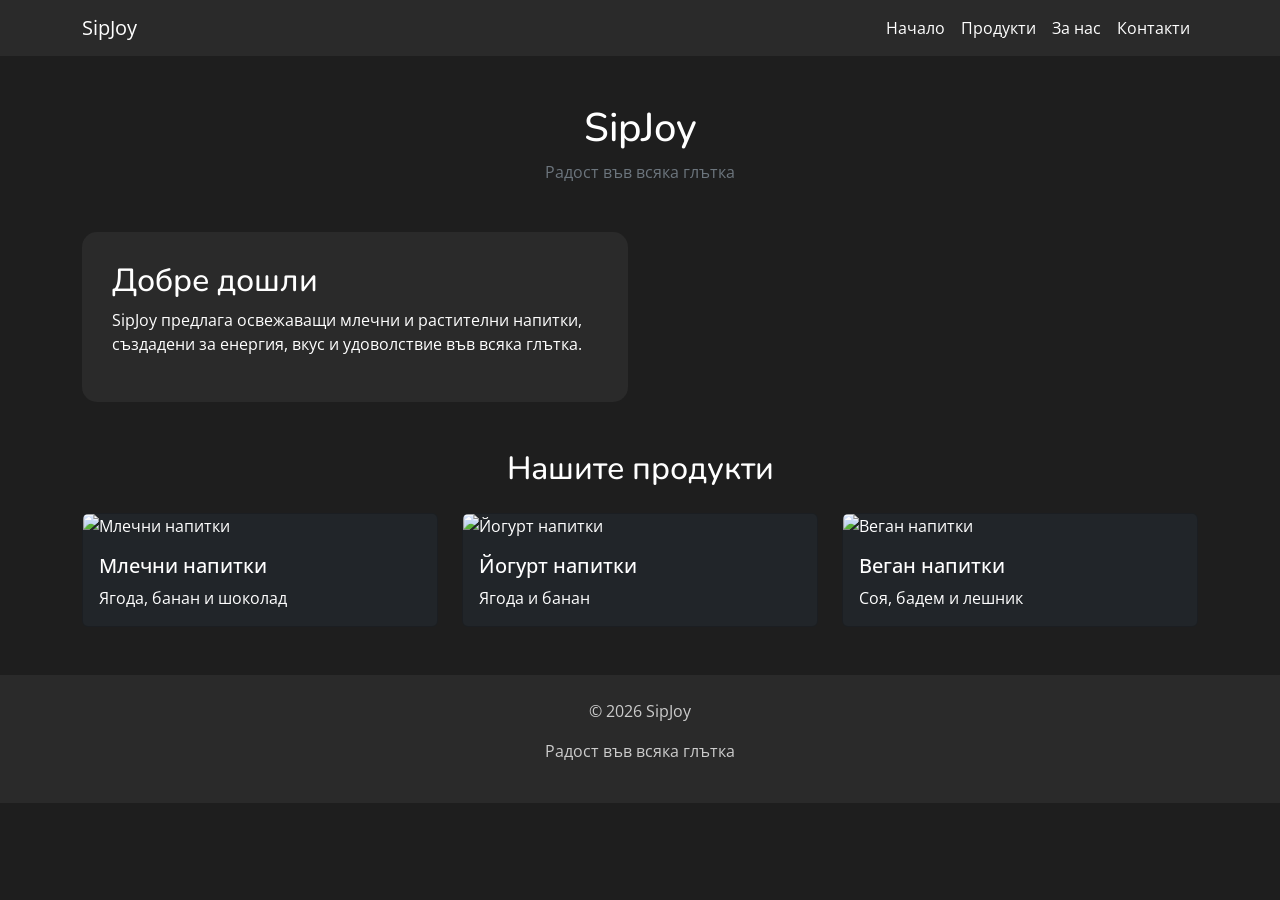
==== index.html @ cd07a6b1 "Remove Bootstrap test & add new link to the product page I removed the Bootstrap test and added a ne" ====
<!DOCTYPE html>
<html lang="bg">

    <head>
        <meta charset="UTF-8">
        <meta name="viewport" content="width=device-width, initial-scale=1.0">
        <link rel="stylesheet" href="https://cdn.jsdelivr.net/npm/bootstrap@5.3.3/dist/css/bootstrap.min.css">
        <link rel="stylesheet" href="https://fonts.googleapis.com/css2?family=Nunito:wght@600;700&family=Open+Sans&subset=cyrillic&display=swap">
        <link rel="stylesheet" href="https://cdn.jsdelivr.net/npm/bootstrap-icons/font/bootstrap-icons.css">
        <link rel="stylesheet" href="assets/css/reset.css">
        <link rel="stylesheet" href="assets/css/styles.css">
        <title>SipJoy | Начало</title>
    </head>

    <body>

        <nav class="navbar navbar-expand-lg">
            <div class="container">
                <a class="navbar-brand text-white" href="#">SipJoy</a>

                <button class="navbar-toggler bg-light" type="button" data-bs-toggle="collapse" data-bs-target="#nav">
                    <i class="bi bi-list text-white fs-3"></i>
                </button>

                <div class="collapse navbar-collapse" id="nav">
                    <ul class="navbar-nav ms-auto">
                        <li class="nav-item"><a href="index.html" class="nav-link">Начало</a></li>
                        <li class="nav-item"><a href="pages/products.html" class="nav-link">Продукти</a></li>
                        <li class="nav-item"><a href="pages/about.html" class="nav-link">За нас</a></li>
                        <li class="nav-item"><a href="pages/contact.html" class="nav-link">Контакти</a></li>
                    </ul>
                </div>
            </div>
        </nav>

        <section class="container text-center my-5">
            <h1>SipJoy</h1>
            <p class="text-secondary">Радост във всяка глътка</p>
        </section>

        <section class="container">
            <div class="row g-4">

                <div class="col-md-6">
                    <div class="section-box">
                        <h2>Добре дошли</h2>
                        <p>
                            SipJoy предлага освежаващи млечни и растителни напитки,
                            създадени за енергия, вкус и удоволствие във всяка глътка.
                        </p>
                    </div>
                </div>

            </div>
        </section>

        <section class="container mt-5">
            <h2 class="text-center mb-4">Нашите продукти</h2>

            <div class="row g-4">

                <div class="col-md-4">
                    <div class="card bg-dark text-white h-100">
                        <img src="" alt="Млечни напитки" class="card-img-top">
                        <div class="card-body">
                            <h5 class="card-title">Млечни напитки</h5>
                            <p class="card-text">Ягода, банан и шоколад</p>
                        </div>
                    </div>
                </div>

                <div class="col-md-4">
                    <div class="card bg-dark text-white h-100">
                        <img src="" alt="Йогурт напитки" class="card-img-top">
                        <div class="card-body">
                            <h5 class="card-title">Йогурт напитки</h5>
                            <p class="card-text">Ягода и банан</p>
                        </div>
                    </div>
                </div>

                <div class="col-md-4">
                    <div class="card bg-dark text-white h-100">
                        <img src="" alt="Веган напитки" class="card-img-top">
                        <div class="card-body">
                            <h5 class="card-title">Веган напитки</h5>
                            <p class="card-text">Соя, бадем и лешник</p>
                        </div>
                    </div>
                </div>

            </div>
        </section>

        <footer class="text-center mt-5 p-4">
            <p>&copy; 2026 SipJoy</p>
            <p>Радост във всяка глътка</p>
        </footer>

        <script src="https://cdn.jsdelivr.net/npm/bootstrap@5.3.3/dist/js/bootstrap.bundle.min.js"></script>

    </body>

</html>
---- assets/css/styles.css ----
/* === BRAND COLOR === */
:root {
    --bg-main: #1e1e1e;
    --bg-secondary: #2a2a2a;

    --pink: #ffb3c1;
    --yellow: #ffe8a3;
    --brown: #ae8b69;
    --green: #beebc1;

    --text-main: #ffffff;
    --text-secondary: #cccccc;
}

/* === GLOBAL === */
body {
    background-color: var(--bg-main);
    color: var(--text-main);
    font-family: 'Open Sans', sans-serif;
}

/* HEADINGS */
h1, h2, h3 {
    font-family: 'Nunito', sans-serif;
}

/* NAVBAR */
.navbar {
    background-color: var(--bg-secondary);
}

.nav-link {
    color: var(--text-main) !important;
}

.nav-link:hover {
    color: var(--pink) !important;
}

/* SECTIONS */
.section-box {
    background-color: var(--bg-secondary);
    padding: 30px;
    border-radius: 15px;
}

/* PRODUCT COLORS */
.pink { background-color: var(--pink); color: black; }
.yellow { background-color: var(--yellow); color: black; }
.brown { background-color: var(--brown); color: black; }
.green { background-color: var(--green); color: black; }

/* BUTTON */
.btn-custom {
    background-color: var(--pink);
    border: none;
    color: black;
}

.btn-custom:hover {
    background-color: var(--yellow);
}

/* FOOTER */

footer {
    background-color: var(--bg-secondary);
    color: var(--text-secondary);
}
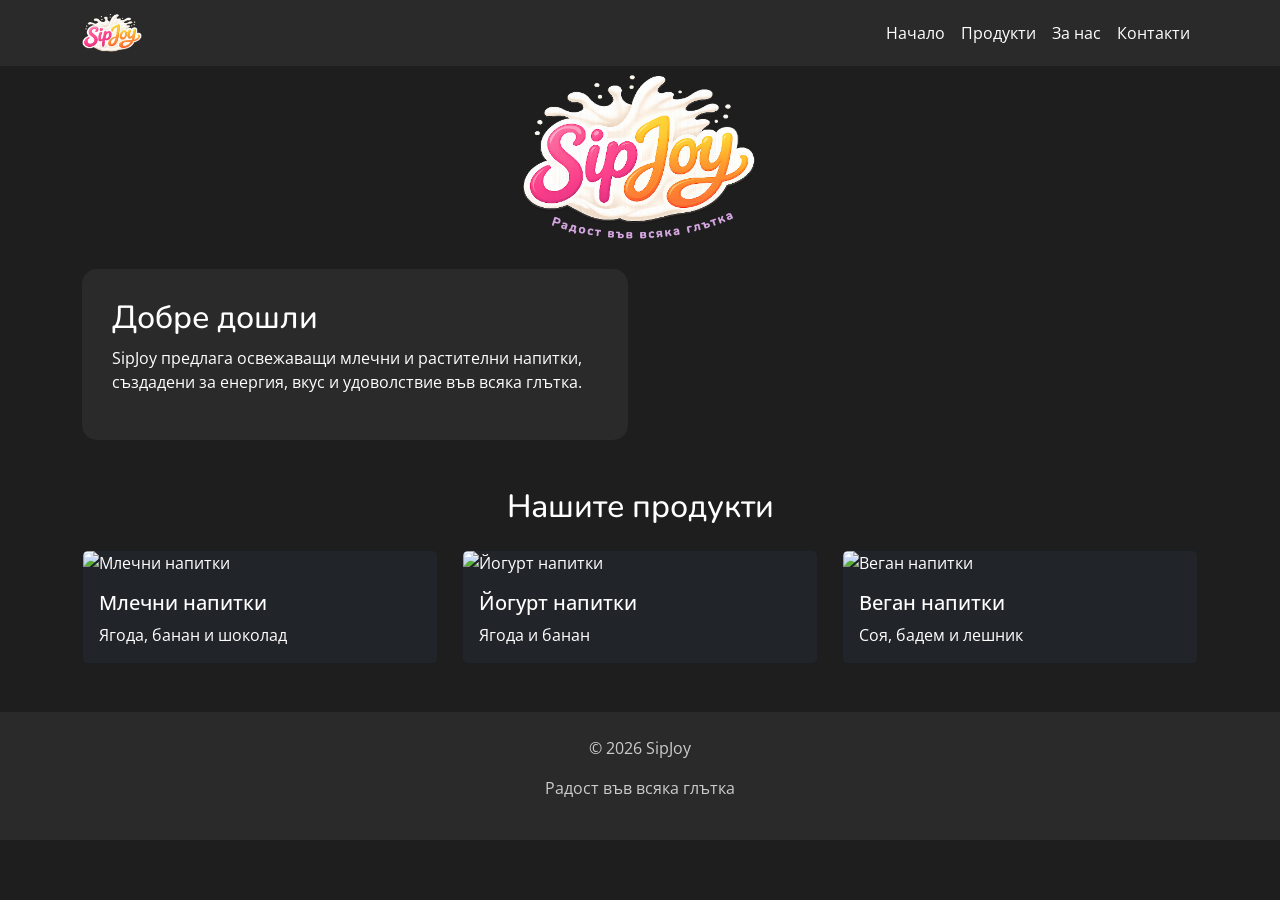
==== commit 730c4920: "Adding a logo, changing the hero part Placing the logo without a slogan in the navigation bar, and i" ====
--- a/index.html
+++ b/index.html
@@ -16,10 +16,12 @@
 
         <nav class="navbar navbar-expand-lg">
             <div class="container">
-                <a class="navbar-brand text-white" href="#">SipJoy</a>
+                <a class="navbar-brand" href="index.html">
+                    <img src="assets/media/img/logo.png" alt="SipJoy">
+                </a>
 
                 <button class="navbar-toggler bg-light" type="button" data-bs-toggle="collapse" data-bs-target="#nav">
-                    <i class="bi bi-list text-white fs-3"></i>
+                    <i class="bi bi-list text-dark"></i>
                 </button>
 
                 <div class="collapse navbar-collapse" id="nav">
@@ -33,9 +35,10 @@
             </div>
         </nav>
 
-        <section class="container text-center my-5">
-            <h1>SipJoy</h1>
-            <p class="text-secondary">Радост във всяка глътка</p>
+        <section class="hero text-center d-flex align-items-center justify-content-center">
+            <div>
+                <img src="assets/media/img/logo-full.PNG" alt="SipJoy" class="mb-3" style="max-width: 250px;">
+            </div>
         </section>
 
         <section class="container">
--- a/assets/css/styles.css
+++ b/assets/css/styles.css
@@ -37,6 +37,16 @@
     color: var(--pink) !important;
 }
 
+.navbar-brand img {
+    height: 40px;
+    width: auto;
+    transition: 0.3s;
+}
+
+.navbar-brand img:hover {
+    transform: scale(1.05);
+}
+
 /* SECTIONS */
 .section-box {
     background-color: var(--bg-secondary);
@@ -49,6 +59,85 @@
 .yellow { background-color: var(--yellow); color: black; }
 .brown { background-color: var(--brown); color: black; }
 .green { background-color: var(--green); color: black; }
+
+/* === PRODUCT CARDS === */
+.product-card {
+    border-radius: 20px;
+    overflow: hidden;
+    color: white;
+    background: none !important;
+    padding: 20px;
+    text-align: center;
+    transition: 0.3s;
+}
+
+.product-card .btn {
+    border-radius: 25px;
+    font-weight: 500;
+}
+
+.product-card img {
+    max-height: 160px;
+    object-fit: contain;
+}
+
+/* Hover */
+.product-card:hover {
+    transform: translateY(-10px);
+    box-shadow: 0 20px 40px rgba(0, 0, 0, 0.5);
+}
+
+.product-card .btn:hover {
+    filter: brightness(1.1);
+}
+
+/* Strawberry card */
+.card-strawberry {
+    background: linear-gradient(135deg, #f28b9c, #F08396)  !important;
+    box-shadow: 0 10px 30px rgba(242, 139, 156, 0.35);
+}
+
+.card-strawberry .btn {
+    background-color: #EC5372;
+    color: #ffffff;
+    border-color: #ffb3c1;
+}
+
+/* Banana card */
+.card-banana {
+    background: linear-gradient(135deg, #F4D06F, #F1CB67) !important;
+    box-shadow: 0 10px 30px rgba(244, 208, 111, 0.35);
+}
+
+.card-banana .btn {
+    background-color: #E8B94E;
+    color: #ffffff;
+    border-color: #ffe8a3;
+}
+
+/* Chocolate */
+.card-choco {
+    background: linear-gradient(135deg, #A47551, #9A6D4B) !important;
+    box-shadow: 0 10px 30px rgba(164, 117, 81, 0.4);
+}
+
+.card-choco .btn {
+    background-color: #7A5238;
+    color: #ffffff;
+    border-color: #ae8b69;
+}
+
+/* Vegan */
+.card-vegan {
+    background: linear-gradient(135deg, #8FBF9F, #83C193) !important;
+    box-shadow: 0 10px 30px rgba(143, 200, 159, 0.35);
+}
+
+.card-vegan .btn {
+    background-color: #5FAA6F;
+    color: #ffffff;
+    border-color: #beebc1;
+}
 
 /* BUTTON */
 .btn-custom {
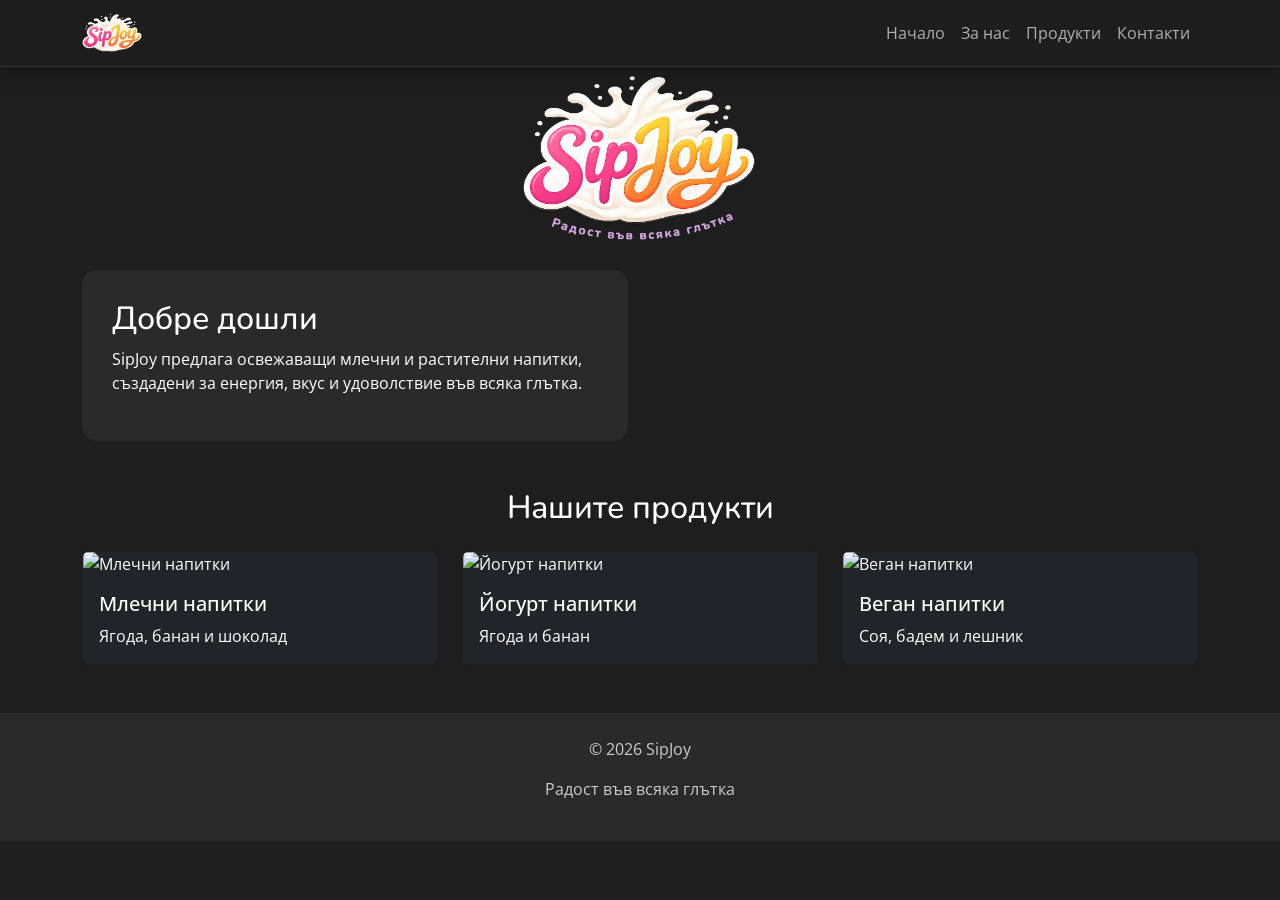
==== commit d3f89134: "Moving the "Products" link" ====
--- a/index.html
+++ b/index.html
@@ -14,7 +14,7 @@
 
     <body>
 
-        <nav class="navbar navbar-expand-lg">
+        <nav class="navbar navbar-expand-lg px-3">
             <div class="container">
                 <a class="navbar-brand" href="index.html">
                     <img src="assets/media/img/logo.png" alt="SipJoy">
@@ -27,8 +27,8 @@
                 <div class="collapse navbar-collapse" id="nav">
                     <ul class="navbar-nav ms-auto">
                         <li class="nav-item"><a href="index.html" class="nav-link">Начало</a></li>
+                        <li class="nav-item"><a href="pages/about.html" class="nav-link">За нас</a></li>
                         <li class="nav-item"><a href="pages/products.html" class="nav-link">Продукти</a></li>
-                        <li class="nav-item"><a href="pages/about.html" class="nav-link">За нас</a></li>
                         <li class="nav-item"><a href="pages/contact.html" class="nav-link">Контакти</a></li>
                     </ul>
                 </div>
--- a/assets/css/styles.css
+++ b/assets/css/styles.css
@@ -24,17 +24,48 @@
     font-family: 'Nunito', sans-serif;
 }
 
-/* NAVBAR */
+/* === Glass navbar === */
 .navbar {
-    background-color: var(--bg-secondary);
+    background: linear-gradient(
+        to bottom,
+        rgba(30, 30, 30, 0.7),
+        rgba(30, 30, 30, 0.4)
+    );
+    backdrop-filter: blur(10px);
+    -webkit-backdrop-filter: blur(10px);
+    
+    border-bottom: 1px solid rgba(255, 255, 255, 0.1);
+    
+    position: sticky;
+    top: 0;
+    z-index: 1000;
+
+    box-shadow: 0 5px 20px rgba(0, 0, 0, 0.3);
 }
 
 .nav-link {
-    color: var(--text-main) !important;
+    color: #B0B0B0;
+    position: relative;
+    transition: 0.3s;
 }
 
 .nav-link:hover {
-    color: var(--pink) !important;
+    color: #FFFFFF;
+}
+
+.nav-link::after {
+    content: "";
+    position: absolute;
+    left: 0;
+    bottom: -4px;
+    width: 0%;
+    height: 2px;
+    background-color: #C9A27E;
+    transition: 0.3s;
+}
+
+.nav-link:hover::after {
+    width: 100%;
 }
 
 .navbar-brand img {
@@ -88,7 +119,7 @@
 }
 
 .product-card .btn:hover {
-    filter: brightness(1.1);
+    filter: brightness(1.2);
 }
 
 /* Strawberry card */
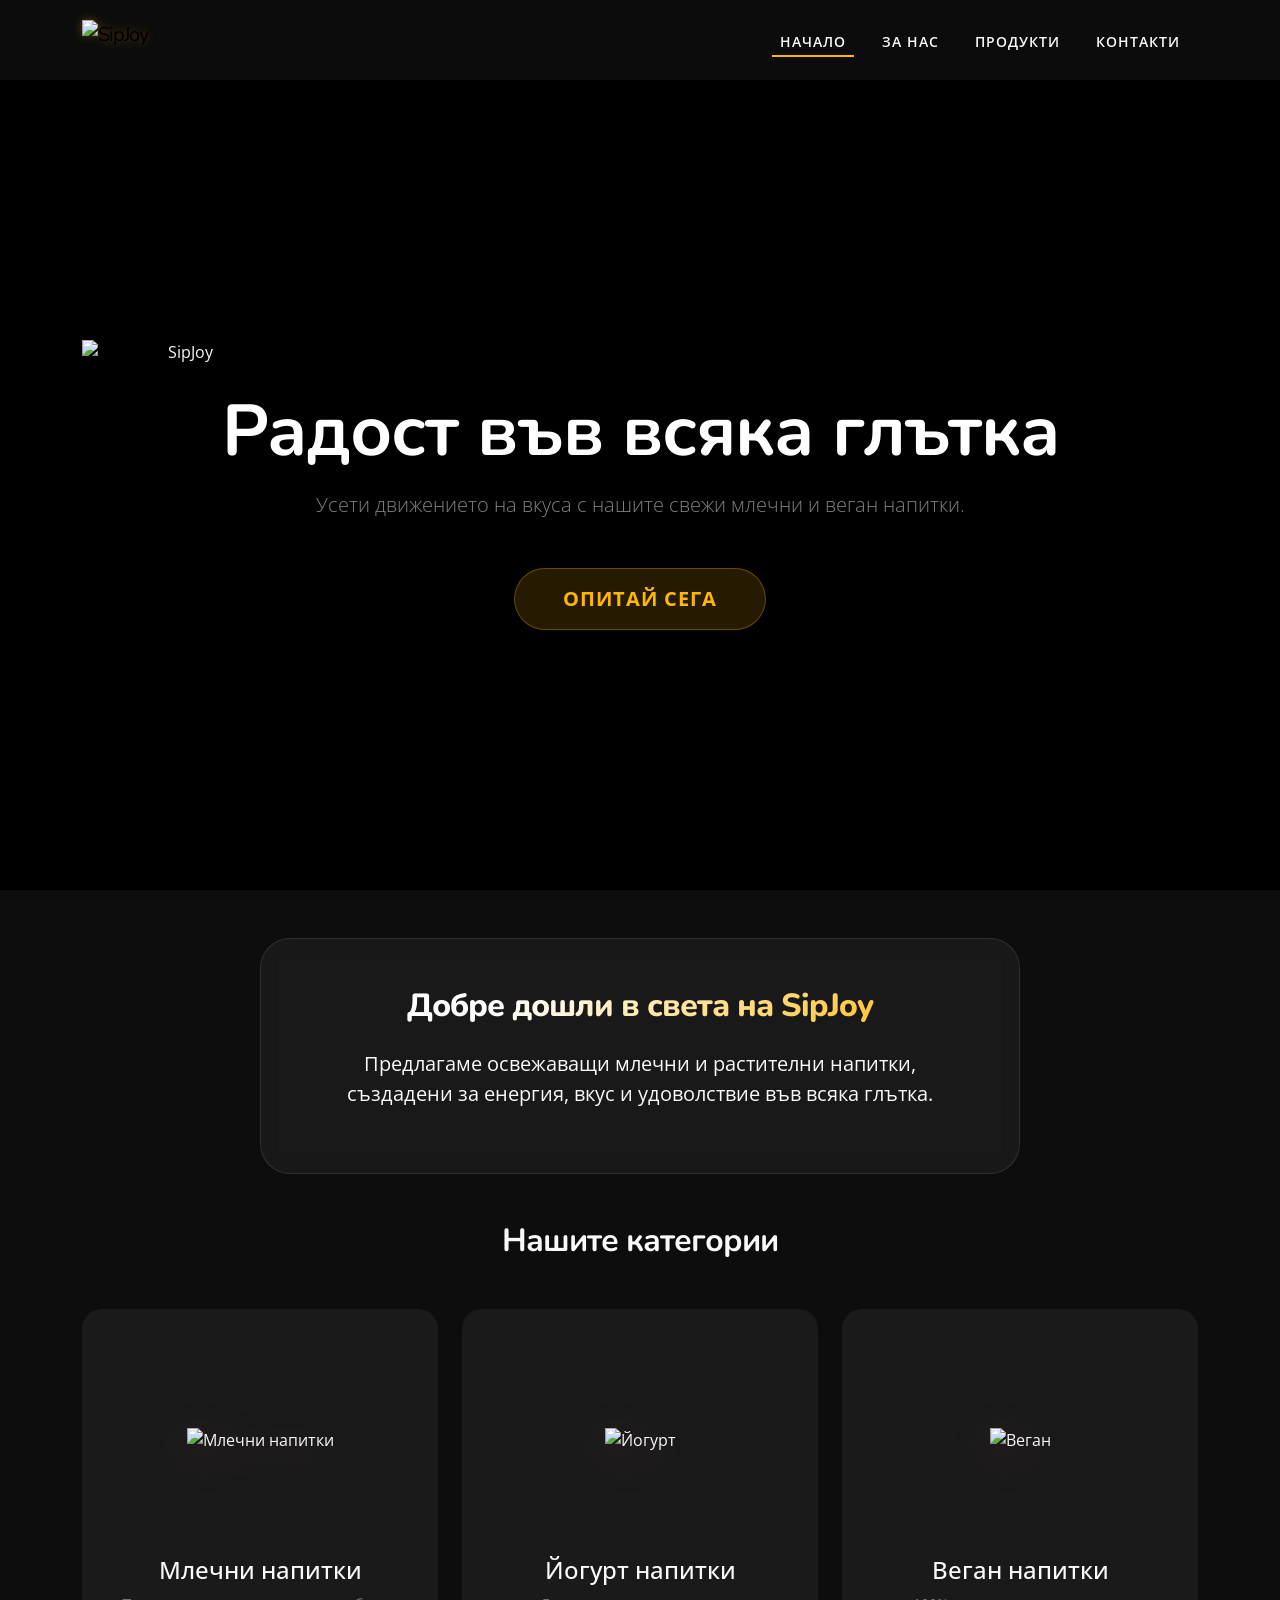
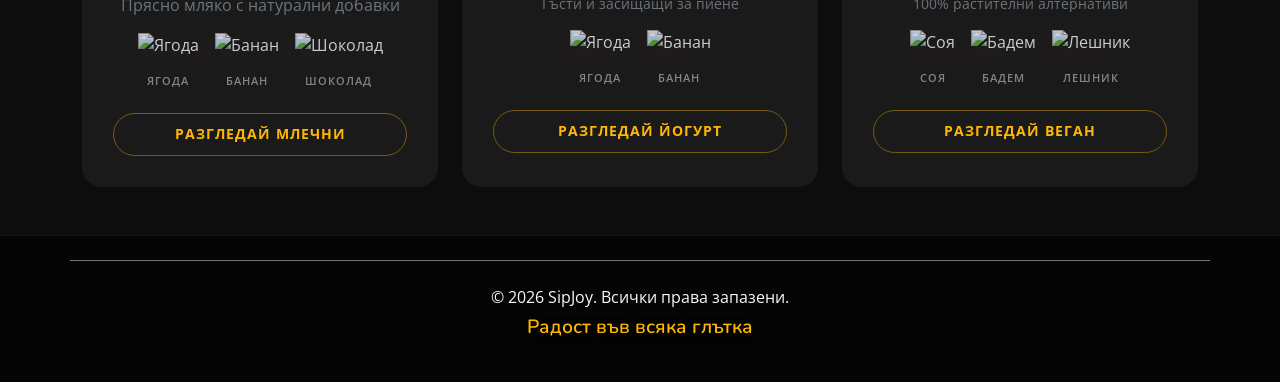
==== commit cb7ca8f0: "Major changes to the website pages and styles.css file" ====
--- a/index.html
+++ b/index.html
@@ -1,107 +1,159 @@
 <!DOCTYPE html>
 <html lang="bg">
+<head>
+    <meta charset="UTF-8">
+    <meta name="viewport" content="width=device-width, initial-scale=1.0">
+    <title>SipJoy | Радост във всяка глътка</title>
 
-    <head>
-        <meta charset="UTF-8">
-        <meta name="viewport" content="width=device-width, initial-scale=1.0">
-        <link rel="stylesheet" href="https://cdn.jsdelivr.net/npm/bootstrap@5.3.3/dist/css/bootstrap.min.css">
-        <link rel="stylesheet" href="https://fonts.googleapis.com/css2?family=Nunito:wght@600;700&family=Open+Sans&subset=cyrillic&display=swap">
-        <link rel="stylesheet" href="https://cdn.jsdelivr.net/npm/bootstrap-icons/font/bootstrap-icons.css">
-        <link rel="stylesheet" href="assets/css/reset.css">
-        <link rel="stylesheet" href="assets/css/styles.css">
-        <title>SipJoy | Начало</title>
-    </head>
+    <link href="https://fonts.googleapis.com/css2?family=Nunito:wght@400;600;700;800&family=Open+Sans:wght@400;600;700;800&display=swap" rel="stylesheet">
+    <link rel="stylesheet" href="https://cdn.jsdelivr.net/npm/bootstrap@5.3.3/dist/css/bootstrap.min.css">
+    <link rel="stylesheet" href="https://cdn.jsdelivr.net/npm/bootstrap-icons/font/bootstrap-icons.css">
+    <link rel="stylesheet" href="assets/css/styles.css">
+    <link rel="stylesheet" href="assets/css/reset.css">
+</head>
+<body>
 
-    <body>
+    <nav class="navbar navbar-expand-lg sticky-top">
+        <div class="container">
+            <a class="navbar-brand" href="index.html">
+                <img src="assets/media/images/logo.png" alt="SipJoy">
+            </a>
+            <button class="navbar-toggler bg-light" type="button" data-bs-toggle="collapse" data-bs-target="#nav">
+                <span class="navbar-toggler-icon text-dark"></span>
+            </button>
+            <div class="collapse navbar-collapse" id="nav">
+                <ul class="navbar-nav ms-auto">
+                    <li class="nav-item"><a href="index.html" class="nav-link active">Начало</a></li>
+                    <li class="nav-item"><a href="pages/about.html" class="nav-link">За нас</a></li>
+                    <li class="nav-item"><a href="pages/products.html" class="nav-link">Продукти</a></li>
+                    <li class="nav-item"><a href="pages/contact.html" class="nav-link">Контакти</a></li>
+                </ul>
+            </div>
+        </div>
+    </nav>
 
-        <nav class="navbar navbar-expand-lg px-3">
-            <div class="container">
-                <a class="navbar-brand" href="index.html">
-                    <img src="assets/media/img/logo.png" alt="SipJoy">
-                </a>
+    <header class="hero-section text-center d-flex align-items-center">
+        <div class="video-background">
+            <video autoplay muted loop playsinline id="hero-video">
+                <source src="assets/media/videos/milk-splash.mp4" type="video/mp4">
+                Вашият браузър не поддържа видео елемента.
+            </video>
+            <div class="video-overlay"></div>
+        </div>
+    
+        <div class="container position-relative" style="z-index: 3;">
+            <img src="assets/media/images/logo-full.PNG" alt="SipJoy" class="hero-logo mb-4">
+            <h1 class="display-2 fw-bold text-white mb-3">Радост във всяка глътка</h1>
+            <p class="lead text-white-50 mb-5 mx-auto" style="max-width: 650px;">
+                Усети движението на вкуса с нашите свежи млечни и веган напитки.
+            </p>
+            <a href="pages/products.html" class="btn btn-primary px-5 btn-lg shadow-lg">Опитай сега</a>
+        </div>
+    </header>
 
-                <button class="navbar-toggler bg-light" type="button" data-bs-toggle="collapse" data-bs-target="#nav">
-                    <i class="bi bi-list text-dark"></i>
-                </button>
-
-                <div class="collapse navbar-collapse" id="nav">
-                    <ul class="navbar-nav ms-auto">
-                        <li class="nav-item"><a href="index.html" class="nav-link">Начало</a></li>
-                        <li class="nav-item"><a href="pages/about.html" class="nav-link">За нас</a></li>
-                        <li class="nav-item"><a href="pages/products.html" class="nav-link">Продукти</a></li>
-                        <li class="nav-item"><a href="pages/contact.html" class="nav-link">Контакти</a></li>
-                    </ul>
+    <section class="py-5">
+        <div class="container text-center">
+            <div class="row justify-content-center">
+                <div class="col-lg-8 glass-box p-5">
+                    <h2 class="mb-4 text-gradient">Добре дошли в света на SipJoy</h2>
+                    <p class="fs-5">Предлагаме освежаващи млечни и растителни напитки, създадени за енергия, вкус и удоволствие във всяка глътка.</p>
                 </div>
             </div>
-        </nav>
+        </div>
+    </section>
 
-        <section class="hero text-center d-flex align-items-center justify-content-center">
-            <div>
-                <img src="assets/media/img/logo-full.PNG" alt="SipJoy" class="mb-3" style="max-width: 250px;">
-            </div>
-        </section>
+    <section class="container mb-5">
+        <h2 class="text-center mb-5 fw-bold">Нашите категории</h2>
+        <div class="row g-4">
 
-        <section class="container">
-            <div class="row g-4">
-
-                <div class="col-md-6">
-                    <div class="section-box">
-                        <h2>Добре дошли</h2>
-                        <p>
-                            SipJoy предлага освежаващи млечни и растителни напитки,
-                            създадени за енергия, вкус и удоволствие във всяка глътка.
-                        </p>
+            <div class="col-md-4">
+                <div class="product-card card-strawberry h-100 text-center">
+                    <div class="img-wrapper">
+                        <img src="assets/media/images/SJ_milk_category.png" alt="Млечни напитки">
                     </div>
-                </div>
-
-            </div>
-        </section>
-
-        <section class="container mt-5">
-            <h2 class="text-center mb-4">Нашите продукти</h2>
-
-            <div class="row g-4">
-
-                <div class="col-md-4">
-                    <div class="card bg-dark text-white h-100">
-                        <img src="" alt="Млечни напитки" class="card-img-top">
-                        <div class="card-body">
-                            <h5 class="card-title">Млечни напитки</h5>
-                            <p class="card-text">Ягода, банан и шоколад</p>
+                    <h4 class="mt-3">Млечни напитки</h4>
+                    <p class="text-secondary">Прясно мляко с натурални добавки</p>
+        
+                    <div class="flavor-icons d-flex justify-content-center gap-3 mb-4">
+                        <div class="icon-item text-center">
+                            <img src="assets/media/images/strawberry-icon.png" alt="Ягода" class="flavor-img">
+                            <span class="d-block">Ягода</span>
+                        </div>
+                        <div class="icon-item text-center">
+                            <img src="assets/media/images/banana-icon.png" alt="Банан" class="flavor-img">
+                            <span class="d-block">Банан</span>
+                        </div>
+                        <div class="icon-item text-center">
+                            <img src="assets/media/images/dark-chocolate-icon.png" alt="Шоколад" class="flavor-img">
+                            <span class="d-block">Шоколад</span>
                         </div>
                     </div>
+        
+                    <a href="pages/products.html#dairy" class="btn card-btn btn-outline-light btn-sm w-100">Разгледай млечни</a>
                 </div>
+            </div>
 
-                <div class="col-md-4">
-                    <div class="card bg-dark text-white h-100">
-                        <img src="" alt="Йогурт напитки" class="card-img-top">
-                        <div class="card-body">
-                            <h5 class="card-title">Йогурт напитки</h5>
-                            <p class="card-text">Ягода и банан</p>
+            <div class="col-md-4">
+                <div class="product-card card-banana h-100 text-center">
+                    <div class="img-wrapper">
+                        <img src="assets/media/images/SJ_yogurt_category.png" alt="Йогурт">
+                    </div>
+                    <h4 class="mt-3">Йогурт напитки</h4>
+                    <p class="text-secondary small">Гъсти и засищащи за пиене</p>
+                
+                    <div class="flavor-icons d-flex justify-content-center gap-3 mb-4">
+                        <div class="icon-item text-center">
+                            <img src="assets/media/images/strawberry-icon.png" alt="Ягода" class="flavor-img">
+                            <span class="d-block">Ягода</span>
+                        </div>
+                        <div class="icon-item text-center">
+                            <img src="assets/media/images/banana-icon.png" alt="Банан" class="flavor-img">
+                            <span class="d-block">Банан</span>
                         </div>
                     </div>
+                
+                    <a href="pages/products.html#yogurt" class="btn card-btn btn-outline-light btn-sm w-100 mt-auto">Разгледай йогурт</a>
                 </div>
+            </div>
 
-                <div class="col-md-4">
-                    <div class="card bg-dark text-white h-100">
-                        <img src="" alt="Веган напитки" class="card-img-top">
-                        <div class="card-body">
-                            <h5 class="card-title">Веган напитки</h5>
-                            <p class="card-text">Соя, бадем и лешник</p>
+            <div class="col-md-4">
+                <div class="product-card card-vegan h-100 text-center">
+                    <div class="img-wrapper">
+                        <img src="assets/media/images/SJ_vegan_category.png" alt="Веган">
+                    </div>
+                    <h4 class="mt-3">Веган напитки</h4>
+                    <p class="text-secondary small">100% растителни алтернативи</p>
+                
+                    <div class="flavor-icons d-flex justify-content-center gap-3 mb-4">
+                        <div class="icon-item text-center">
+                            <img src="assets/media/images/soy-icon.png" alt="Соя" class="flavor-img">
+                            <span class="d-block">Соя</span>
+                        </div>
+                        <div class="icon-item text-center">
+                            <img src="assets/media/images/almond-icon.png" alt="Бадем" class="flavor-img">
+                            <span class="d-block">Бадем</span>
+                        </div>
+                        <div class="icon-item text-center">
+                            <img src="assets/media/images/hazelnut-icon.png" alt="Лешник" class="flavor-img">
+                            <span class="d-block">Лешник</span>
                         </div>
                     </div>
+                
+                    <a href="pages/products.html#vegan" class="btn card-btn btn-outline-light btn-sm w-100 mt-auto">Разгледай веган</a>
                 </div>
+            </div>
 
-            </div>
-        </section>
+        </div>
+    </section>
 
-        <footer class="text-center mt-5 p-4">
-            <p>&copy; 2026 SipJoy</p>
-            <p>Радост във всяка глътка</p>
-        </footer>
+    <footer class="footer text-center py-4">
+        <div class="container border-top border-secondary pt-4">
+            <p class="mb-1">&copy; 2026 SipJoy. Всички права запазени.</p>
+            <p class="small slogan text-muted">Радост във всяка глътка</p>
+        </div>
+    </footer>
 
-        <script src="https://cdn.jsdelivr.net/npm/bootstrap@5.3.3/dist/js/bootstrap.bundle.min.js"></script>
-
-    </body>
-
+    <script src="https://cdn.jsdelivr.net/npm/bootstrap@5.3.3/dist/js/bootstrap.bundle.min.js"></script>
+    <script src="script.js"></script>
+</body>
 </html>
--- a/assets/css/styles.css
+++ b/assets/css/styles.css
@@ -1,189 +1,491 @@
-/* === BRAND COLOR === */
+/* Променливи за лесна промяна */
 :root {
-    --bg-main: #1e1e1e;
-    --bg-secondary: #2a2a2a;
-
-    --pink: #ffb3c1;
-    --yellow: #ffe8a3;
-    --brown: #ae8b69;
-    --green: #beebc1;
-
-    --text-main: #ffffff;
-    --text-secondary: #cccccc;
-}
-
-/* === GLOBAL === */
+    --bg-dark: #0d0d0d;
+    --surface: #1a1a1a;
+    /* Топло златисто - символ на качество и енергия */
+    --accent: #ffb703; 
+    --accent-hover: #ff9f1c; 
+    --text-light: #f8f9fa;
+    --text-secondary: #a0a0a0;
+    --glass: rgba(255, 255, 255, 0.05);
+}
+
 body {
-    background-color: var(--bg-main);
-    color: var(--text-main);
+    background-color: var(--bg-dark);
+    color: var(--text-light);
     font-family: 'Open Sans', sans-serif;
-}
-
-/* HEADINGS */
-h1, h2, h3 {
+    overflow-x: hidden;
+}
+
+h1, h2, h3, .navbar-brand {
     font-family: 'Nunito', sans-serif;
-}
-
-/* === Glass navbar === */
+    letter-spacing: -1px;
+}
+
+/* Навигация */
 .navbar {
-    background: linear-gradient(
-        to bottom,
-        rgba(30, 30, 30, 0.7),
-        rgba(30, 30, 30, 0.4)
-    );
+    background: rgba(13, 13, 13, 0.7) !important;
+    backdrop-filter: blur(15px);
+    -webkit-backdrop-filter: blur(15px);
+    transition: all 0.4s ease-in-out;
+    padding: 15px 0;
+}
+
+/* Състояние при скролване (активирано от JS) */
+.navbar.navbar-scrolled {
+    background: rgba(13, 13, 13, 0.95) !important;
+    padding: 10px 0;
+    box-shadow: 0 4px 20px rgba(0, 0, 0, 0.5);
+    border-bottom: 1px solid rgba(255, 183, 3, 0.2); /* Тънка златна линия при скрол */
+}
+
+.navbar-brand img {
+    height: 40px; /* Елегантно и малко */
+    transition: transform 0.3s ease;
+    filter: drop-shadow(0 0 5px rgba(255,183,3,0.3));
+}
+
+.navbar-brand:hover img {
+    transform: scale(1.1);
+}
+
+.nav-link {
+    font-family: 'Open Sans', sans-serif;
+    font-weight: 600;
+    color: var(--text-light) !important;
+    text-transform: uppercase;
+    font-size: 0.9rem;
+    letter-spacing: 1px;
+    margin: 0 10px;
+    transition: color 0.3s ease;
+
+    position: relative; /* Важно, за да позиционираме линията спрямо текста */
+    padding-bottom: 5px;
+    transition: color 0.3s ease;
+}
+
+/* Създаваме невидимата линия под всеки линк */
+.nav-link::after {
+    content: '';
+    position: absolute;
+    width: 0; /* В началото е широка 0% */
+    height: 2px;
+    bottom: 0;
+    left: 0;
+    background-color: var(--accent); /* Нашето златисто */
+    transition: width 0.3s ease; /* Плавна анимация на разпъване */
+}
+
+/* Когато посочим с мишката (hover) или линкът е активен */
+.nav-link:hover::after,
+.nav-link.active::after {
+    width: 100%; /* Линията се разпъва до края на думата */
+}
+
+.nav-link:hover {
+    color: var(--accent) !important;
+}
+
+/* === HERO СЕКЦИЯ === */
+.hero-section {
+    height: 90vh;
+    position: relative;
+    overflow: hidden;
+    background-color: #000; /* Резервен цвят */
+}
+
+.video-background {
+    position: absolute;
+    top: 0;
+    left: 0;
+    width: 100%;
+    height: 100%;
+    z-index: 1;
+}
+
+#hero-video {
+    width: 100%;
+    height: 100%;
+    object-fit: cover; /* Видеото запълва целия екран без разтягане */
+    filter: brightness(0.6) contrast(1.1); /* Прави видеото малко по-тъмно */
+}
+
+.video-overlay {
+    position: absolute;
+    top: 0;
+    left: 0;
+    width: 100%;
+    height: 100%;
+    background: radial-gradient(circle, rgba(0,0,0,0.2) 0%, rgba(0,0,0,0.8) 100%);
+    z-index: 2;
+}
+
+/* About hero */
+.about-hero {
+    height: 65vh; /* Малко по-ниско от началната страница */
+    display: flex;
+    align-items: center;
+    justify-content: center;
+    position: relative;
+    
+    /* Слагаме ДВА градиента за максимален ефект: 
+       1. Единият затъмнява цялата снимка леко, за да се чете текста.
+       2. Вторият прелива в плътно черно най-отдолу. */
+    background: 
+        linear-gradient(to bottom, rgba(13, 13, 13, 0.3) 0%, rgba(13, 13, 13, 1) 100%), 
+        url('../media/images/about-hero.jpg');
+    
+    background-size: cover;
+    background-position: center;
+    background-attachment: scroll; /* Можеш да пробваш 'fixed' за паралакс ефект */
+
+    /* Това гарантира, че няма да има бяла линия между Hero-то и следващата секция */
+    margin-bottom: -1px;
+}
+
+/* Фина златиста линия под заглавието за консистентност */
+.title-separator {
+    width: 60px;
+    height: 3px;
+    background: var(--accent);
+    margin: 20px auto;
+    border-radius: 2px;
+}
+
+/* Products hero */
+.products-hero {
+    height: 75vh;
+    display: flex;
+    align-items: center; /* Центрира текста вертикално */
+    position: relative;
+    overflow: hidden;
+
+    /* Пътят до новото хоризонтално изображение */
+    background-image: 
+        linear-gradient(to right, rgba(13, 13, 13, 0.5) 0%, rgba(13, 13, 13, 0) 50%), /* Затъмнява леко зад текста */
+        linear-gradient(to bottom, rgba(13, 13, 13, 0) 50%, rgba(13, 13, 13, 1) 100%), /* Прелива в черното отдолу */
+        url('../media/images/products-hero.jpg'); /* Увери се, че името на файла съвпада */
+
+    background-size: cover;
+    background-position: center right; /* Важно: позиционира бутилките вдясно */
+    background-repeat: no-repeat;
+}
+
+/* Стил за градиентния текст (ако вече го нямаш от началната страница) */
+.text-gradient {
+    background: linear-gradient(45deg, #ffb703, #ffffff);
+    -webkit-background-clip: text;
+    -webkit-text-fill-color: transparent;
+    font-weight: bold;
+}
+
+/* Стил за логото, за да изпъква върху видеото */
+.hero-logo {
+    max-width: 200px;
+    filter: drop-shadow(0 0 15px rgba(0,0,0,0.5));
+}
+
+/* Glassmorphism кутия */
+.glass-box {
+    background: var(--glass);
+    border: 1px solid rgba(255, 255, 255, 0.1);
+    border-radius: 30px;
+    backdrop-filter: blur(10px);
+    transition: transform 0.3s ease, box-shadow 0.3s ease;
+}
+
+.glass-box:hover {
+    transform: translateY(-5px);
+    box-shadow: 0 10px 30px rgba(255, 183, 3, 0.1);
+}
+
+.text-gradient {
+    background: linear-gradient(135deg, #ffffff 30%, var(--accent) 100%);
+    -webkit-background-clip: text;
+    -webkit-text-fill-color: transparent;
+    font-weight: 800;
+}
+
+/* Glass карта за формата */
+.glass-card {
+    background: rgba(255, 255, 255, 0.03);
+    backdrop-filter: blur(15px);
+    border: 1px solid rgba(255, 255, 255, 0.1);
+    border-radius: 20px;
+}
+
+/* Стил за полетата за писане */
+.custom-input {
+    background: rgba(255, 255, 255, 0.05) !important;
+    border: 1px solid rgba(255, 255, 255, 0.1) !important;
+    color: white !important;
+    padding: 12px 15px;
+    border-radius: 10px;
+}
+
+.custom-input:focus {
+    border-color: #ffb703 !important;
+    box-shadow: 0 0 10px rgba(255, 183, 3, 0.2) !important;
+}
+
+/* Продуктови карти */
+.product-card {
+    background: var(--surface);
+    border-radius: 20px;
+    padding: 30px;
+    border: 1px solid transparent;
+    transition: all 0.4s cubic-bezier(0.175, 0.885, 0.32, 1.275);
+    height: 100%;
+}
+
+.product-card:hover {
+    transform: translateY(-15px);
+    border-color: var(--accent);
+    box-shadow: 0 20px 40px rgba(0, 0, 0, 0.6);
+}
+
+.img-wrapper {
+    height: 200px;
+    display: flex;
+    align-items: center;
+    justify-content: center;
+}
+
+.img-wrapper img {
+    max-height: 100%;
+    filter: drop-shadow(0 10px 10px rgba(0,0,0,0.5));
+}
+
+.product-card img {
+    max-height: 250px; /* Регулирай според нуждите */
+    width: auto;
+    object-fit: contain;
+    
+    /* Тази магия ще накара кутията да "свети" леко и да се отдели от черния фон */
+    filter: drop-shadow(0 10px 20px rgba(255, 77, 109, 0.2)); 
+    
+    transition: all 0.5s ease;
+}
+
+/* Специфично сияние според категорията */
+.card-strawberry:hover img {
+    transform: scale(1.04) rotate(-3deg); /* Леко уголемяване и накланяне */
+    filter: drop-shadow(0 10px 25px rgba(255, 77, 109, 0.4)); /* Розово */
+}
+
+.card-banana:hover img {
+    transform: scale(1.04) rotate(-3deg); /* Леко уголемяване и накланяне */
+    filter: drop-shadow(0 10px 25px rgba(255, 232, 163, 0.4)); /* Жълто */
+}
+
+.card-vegan:hover img {
+    transform: scale(1.04) rotate(-3deg); /* Леко уголемяване и накланяне */
+    filter: drop-shadow(0 10px 25px rgba(190, 235, 193, 0.4)); /* Зелено */
+}
+
+/* Бутони */
+.btn-primary {
+    /* Полупрозрачен златист фон */
+    background: rgba(255, 183, 3, 0.15); 
+    
+    /* МАГИЯТА: Размива всичко зад бутона */
     backdrop-filter: blur(10px);
     -webkit-backdrop-filter: blur(10px);
     
-    border-bottom: 1px solid rgba(255, 255, 255, 0.1);
-    
-    position: sticky;
-    top: 0;
-    z-index: 1000;
-
-    box-shadow: 0 5px 20px rgba(0, 0, 0, 0.3);
-}
-
-.nav-link {
-    color: #B0B0B0;
+    /* Тънка, фина рамка, която имитира ръб на стъкло */
+    border: 1px solid rgba(255, 183, 3, 0.3);
+    
+    color: var(--accent) !important; /* Текстът е златист, за да се чете */
+    border-radius: 50px;
+    padding: 15px 40px;
+    font-family: 'Open Sans', sans-serif;
+    font-weight: 700;
+    text-transform: uppercase;
+    letter-spacing: 1px;
+    transition: all 0.4s cubic-bezier(0.4, 0, 0.2, 1);
+    box-shadow: 0 8px 32px 0 rgba(0, 0, 0, 0.37);
+}
+
+.btn-primary:hover {
+    /* При посочване "стъклото" се запълва със светлина */
+    background: rgba(255, 183, 3, 0.8);
+    color: #000 !important; /* Текстът става черен за контраст */
+    transform: translateY(-5px);
+    box-shadow: 0 15px 30px rgba(255, 183, 3, 0.4);
+    border-color: var(--accent);
+}
+
+.btn-outline-light {
+    border-radius: 50px;
+    border-width: 2px;
+}
+
+.card-btn {
+    background: transparent;
+    color: var(--accent); /* Текстът е златист от самото начало */
+    border: 1px solid rgba(255, 183, 3, 0.4); /* Фина златна рамка */
+    border-radius: 50px; /* Заоблени като Hero бутона за консистенция */
+    padding: 10px 25px;
+    font-family: 'Open Sans', sans-serif;
+    font-weight: 700;
+    text-transform: uppercase;
+    font-size: 0.85rem;
+    letter-spacing: 1px;
+    transition: all 0.4s cubic-bezier(0.4, 0, 0.2, 1);
+}
+
+.card-btn:hover {
+    background-color: var(--accent); /* Запълва се със злато */
+    color: #000 !important; /* Текстът става черен при ховър */
+    transform: translateY(-3px);
+    box-shadow: 0 8px 20px rgba(255, 183, 3, 0.3);
+    border-color: var(--accent);
+}
+
+/* Специална адаптация на бутона само когато е вътре в products-hero */
+.products-hero .btn-primary {
+    /* Правим фона на бутона малко по-тъмен/наситен, за да се вижда на белия фон */
+    background: rgba(13, 13, 13, 0.7); 
+    border-color: var(--accent);
+    box-shadow: 0 8px 32px 0 rgba(0, 0, 0, 0.2);
+}
+
+.products-hero .btn-primary:hover {
+    background: var(--accent); /* При ховър става напълно златист */
+    color: #000 !important;
+}
+
+/* Контактна Hero Секция */
+.contact-hero {
+    height: 45vh;
+    display: flex;
+    align-items: center;
+    justify-content: center;
     position: relative;
-    transition: 0.3s;
-}
-
-.nav-link:hover {
-    color: #FFFFFF;
-}
-
-.nav-link::after {
-    content: "";
-    position: absolute;
-    left: 0;
-    bottom: -4px;
-    width: 0%;
-    height: 2px;
-    background-color: #C9A27E;
-    transition: 0.3s;
-}
-
-.nav-link:hover::after {
-    width: 100%;
-}
-
-.navbar-brand img {
-    height: 40px;
-    width: auto;
-    transition: 0.3s;
-}
-
-.navbar-brand img:hover {
-    transform: scale(1.05);
-}
-
-/* SECTIONS */
-.section-box {
-    background-color: var(--bg-secondary);
-    padding: 30px;
-    border-radius: 15px;
-}
-
-/* PRODUCT COLORS */
-.pink { background-color: var(--pink); color: black; }
-.yellow { background-color: var(--yellow); color: black; }
-.brown { background-color: var(--brown); color: black; }
-.green { background-color: var(--green); color: black; }
-
-/* === PRODUCT CARDS === */
-.product-card {
-    border-radius: 20px;
-    overflow: hidden;
+    /* Използваме новото Ripple изображение */
+    background: 
+        linear-gradient(to bottom, rgba(13, 13, 13, 0) 60%, rgba(13, 13, 13, 1) 100%), 
+        url('../media/images/contact-hero.jpg');
+    background-size: cover;
+    background-position: center;
+    background-repeat: no-repeat;
+}
+
+/* Стилизиране на иконите за вкусове */
+.flavor-icons .icon-item {
+    transition: transform 0.3s ease;
+    opacity: 0.8;
+}
+
+.flavor-icons .icon-item i {
+    font-size: 1.2rem; /* Размер на иконата */
+    display: block;
+    margin-bottom: 2px;
+}
+
+.flavor-icons .icon-item span {
+    font-size: 0.7rem;
+    text-transform: uppercase;
+    letter-spacing: 1px;
+    color: var(--text-secondary);
+}
+
+.flavor-icons .icon-item:hover {
+    transform: scale(1.2);
+    opacity: 1;
+}
+
+/* Стил за новите икони от Flaticon */
+.flavor-img {
+    width: 35px; /* Малък, елегантен размер */
+    height: 35px;
+    object-fit: contain;
+    margin-bottom: 5px;
+    transition: transform 0.3s ease;
+    /* Ако иконите са твърде ярки, можеш да им дадеш лек shadow */
+    filter: drop-shadow(0 2px 5px rgba(0,0,0,0.2));
+}
+
+.icon-item:hover .flavor-img {
+    transform: scale(1.2) rotate(5deg); /* Леко завъртане за игривост */
+}
+
+.icon-item span {
+    font-size: 0.75rem;
+    font-weight: 600;
+    color: var(--text-secondary);
+}
+
+/* Специален цвят за шоколад и лешник, който Bootstrap няма */
+.text-brown {
+    color: #ae8b69 !important;
+}
+
+/* Footer */
+.footer {
+    background-color: #050505; /* Още по-тъмно за разграничаване */
+    padding: 50px 0;
+    border-top: 1px solid rgba(255, 255, 255, 0.05);
+}
+
+.footer h5, .footer p {
+    /* Правим текста чисто бял или много светло сив, за да се чете веднага */
+    color: var(--text-light) !important; 
+    opacity: 1 !important;
+}
+
+/* Специално за твоя слоган във футера */
+.footer .slogan {
+    color: var(--accent) !important; /* Слагаме златистото и тук за акцент */
+    font-family: 'Nunito', sans-serif;
+    font-weight: 600;
+    font-size: 1.2rem;
+    text-shadow: 0 2px 10px rgba(0,0,0,0.5);
+}
+
+/* Помощни класове за иконите в About страницата */
+.var-accent-color {
+    color: var(--accent) !important;
+}
+
+/* Стилизиране на секцията "Защо да изберете нас" */
+.glass-box i {
+    filter: drop-shadow(0 0 10px rgba(255, 255, 255, 0.2));
+    transition: transform 0.3s ease;
+}
+
+.glass-box div:hover i {
+    transform: scale(1.2);
+}
+
+/* Специфични цветове за иконите (ако искаш да са цветни, както в HTML-а) */
+.text-success { color: #2ec4b6 !important; } /* Свежо ментово за веган */
+.text-danger { color: #e71d36 !important; }  /* Пулсиращо червено */
+.text-primary { color: #4361ee !important; } /* Синьо за рециклиране */
+.text-warning { color: var(--accent) !important; } /* Златисто за енергия */
+
+/* Социални линкове */
+.social-link {
+    font-size: 1.5rem;
+    color: #ffb703;
+    transition: transform 0.3s ease;
+}
+
+.social-link:hover {
+    transform: translateY(-5px);
     color: white;
-    background: none !important;
-    padding: 20px;
-    text-align: center;
-    transition: 0.3s;
-}
-
-.product-card .btn {
-    border-radius: 25px;
-    font-weight: 500;
-}
-
-.product-card img {
-    max-height: 160px;
-    object-fit: contain;
-}
-
-/* Hover */
-.product-card:hover {
-    transform: translateY(-10px);
-    box-shadow: 0 20px 40px rgba(0, 0, 0, 0.5);
-}
-
-.product-card .btn:hover {
-    filter: brightness(1.2);
-}
-
-/* Strawberry card */
-.card-strawberry {
-    background: linear-gradient(135deg, #f28b9c, #F08396)  !important;
-    box-shadow: 0 10px 30px rgba(242, 139, 156, 0.35);
-}
-
-.card-strawberry .btn {
-    background-color: #EC5372;
-    color: #ffffff;
-    border-color: #ffb3c1;
-}
-
-/* Banana card */
-.card-banana {
-    background: linear-gradient(135deg, #F4D06F, #F1CB67) !important;
-    box-shadow: 0 10px 30px rgba(244, 208, 111, 0.35);
-}
-
-.card-banana .btn {
-    background-color: #E8B94E;
-    color: #ffffff;
-    border-color: #ffe8a3;
-}
-
-/* Chocolate */
-.card-choco {
-    background: linear-gradient(135deg, #A47551, #9A6D4B) !important;
-    box-shadow: 0 10px 30px rgba(164, 117, 81, 0.4);
-}
-
-.card-choco .btn {
-    background-color: #7A5238;
-    color: #ffffff;
-    border-color: #ae8b69;
-}
-
-/* Vegan */
-.card-vegan {
-    background: linear-gradient(135deg, #8FBF9F, #83C193) !important;
-    box-shadow: 0 10px 30px rgba(143, 200, 159, 0.35);
-}
-
-.card-vegan .btn {
-    background-color: #5FAA6F;
-    color: #ffffff;
-    border-color: #beebc1;
-}
-
-/* BUTTON */
-.btn-custom {
-    background-color: var(--pink);
-    border: none;
-    color: black;
-}
-
-.btn-custom:hover {
-    background-color: var(--yellow);
-}
-
-/* FOOTER */
-
-footer {
-    background-color: var(--bg-secondary);
-    color: var(--text-secondary);
+}
+
+/* FAQ фон */
+.bg-darker {
+    background-color: #080808;
+}
+
+.accordion-button:not(.collapsed) {
+    background-color: rgba(255, 183, 3, 0.1);
+    color: #ffb703;
+}
+
+.accordion-button::after {
+    filter: invert(1); /* Прави иконата на акордеона бяла */
 }
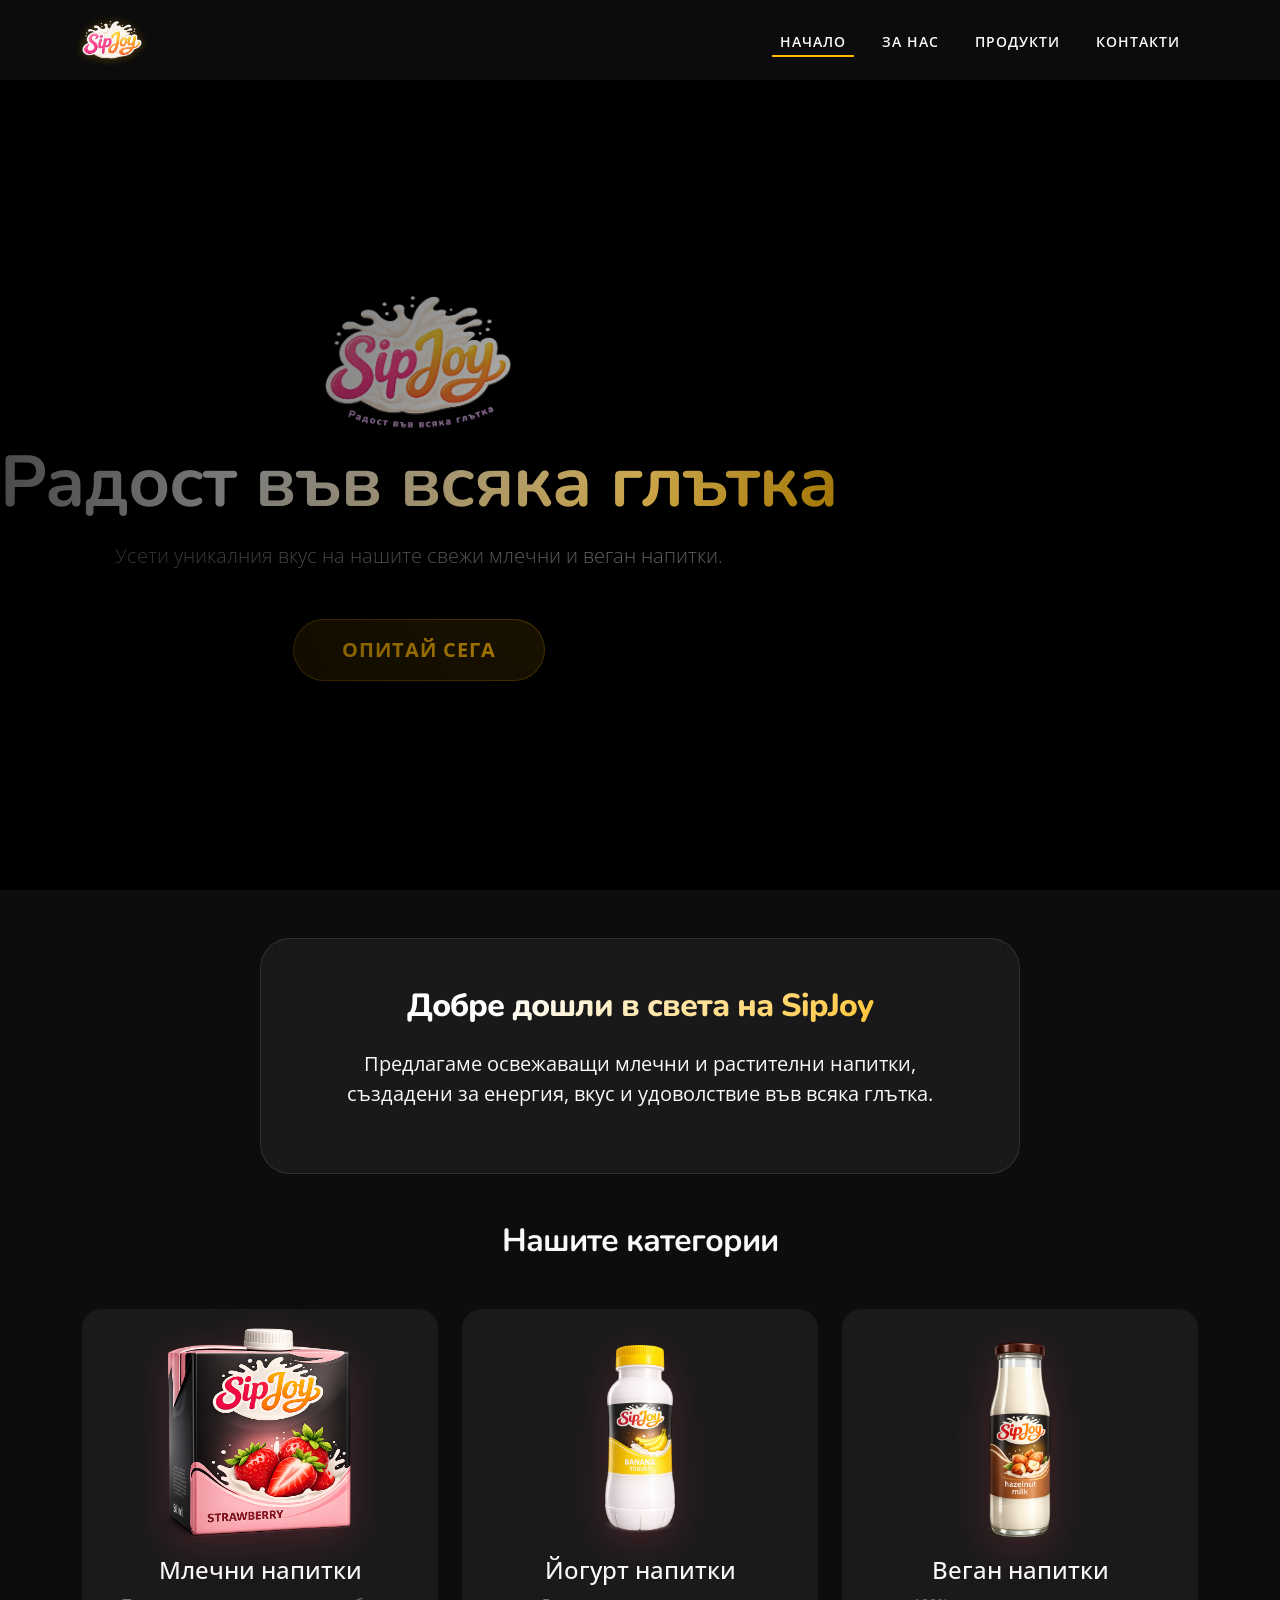
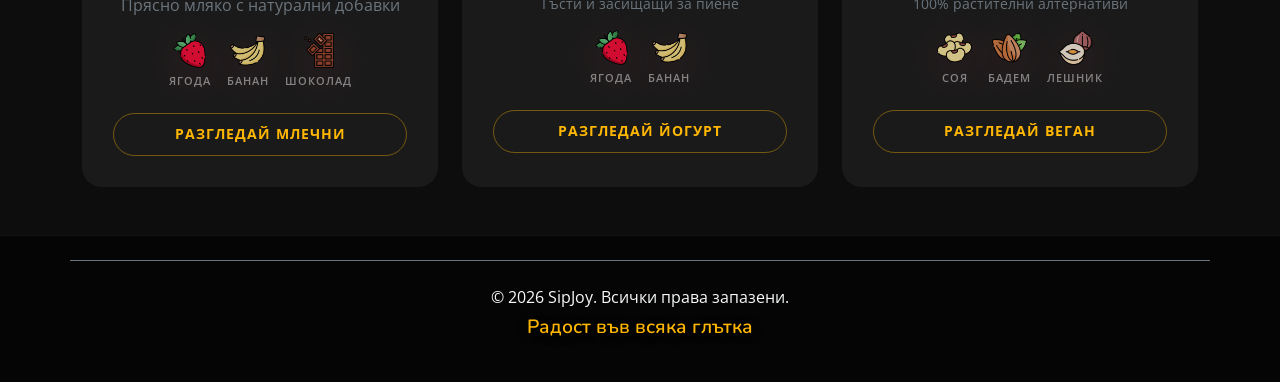
==== commit 4a7201b9: "Changes to html files" ====
--- a/index.html
+++ b/index.html
@@ -9,7 +9,6 @@
     <link rel="stylesheet" href="https://cdn.jsdelivr.net/npm/bootstrap@5.3.3/dist/css/bootstrap.min.css">
     <link rel="stylesheet" href="https://cdn.jsdelivr.net/npm/bootstrap-icons/font/bootstrap-icons.css">
     <link rel="stylesheet" href="assets/css/styles.css">
-    <link rel="stylesheet" href="assets/css/reset.css">
 </head>
 <body>
 
@@ -41,11 +40,11 @@
             <div class="video-overlay"></div>
         </div>
     
-        <div class="container position-relative" style="z-index: 3;">
-            <img src="assets/media/images/logo-full.PNG" alt="SipJoy" class="hero-logo mb-4">
-            <h1 class="display-2 fw-bold text-white mb-3">Радост във всяка глътка</h1>
+        <div class="hero-logo-container">
+            <img src="assets/media/images/logo-full.PNG" alt="SipJoy Logo" class="hero-logo">
+            <h1 class="display-2 fw-bold text-gradient mb-3">Радост във всяка глътка</h1>
             <p class="lead text-white-50 mb-5 mx-auto" style="max-width: 650px;">
-                Усети движението на вкуса с нашите свежи млечни и веган напитки.
+                Усети уникалния вкус на нашите свежи млечни и веган напитки.
             </p>
             <a href="pages/products.html" class="btn btn-primary px-5 btn-lg shadow-lg">Опитай сега</a>
         </div>
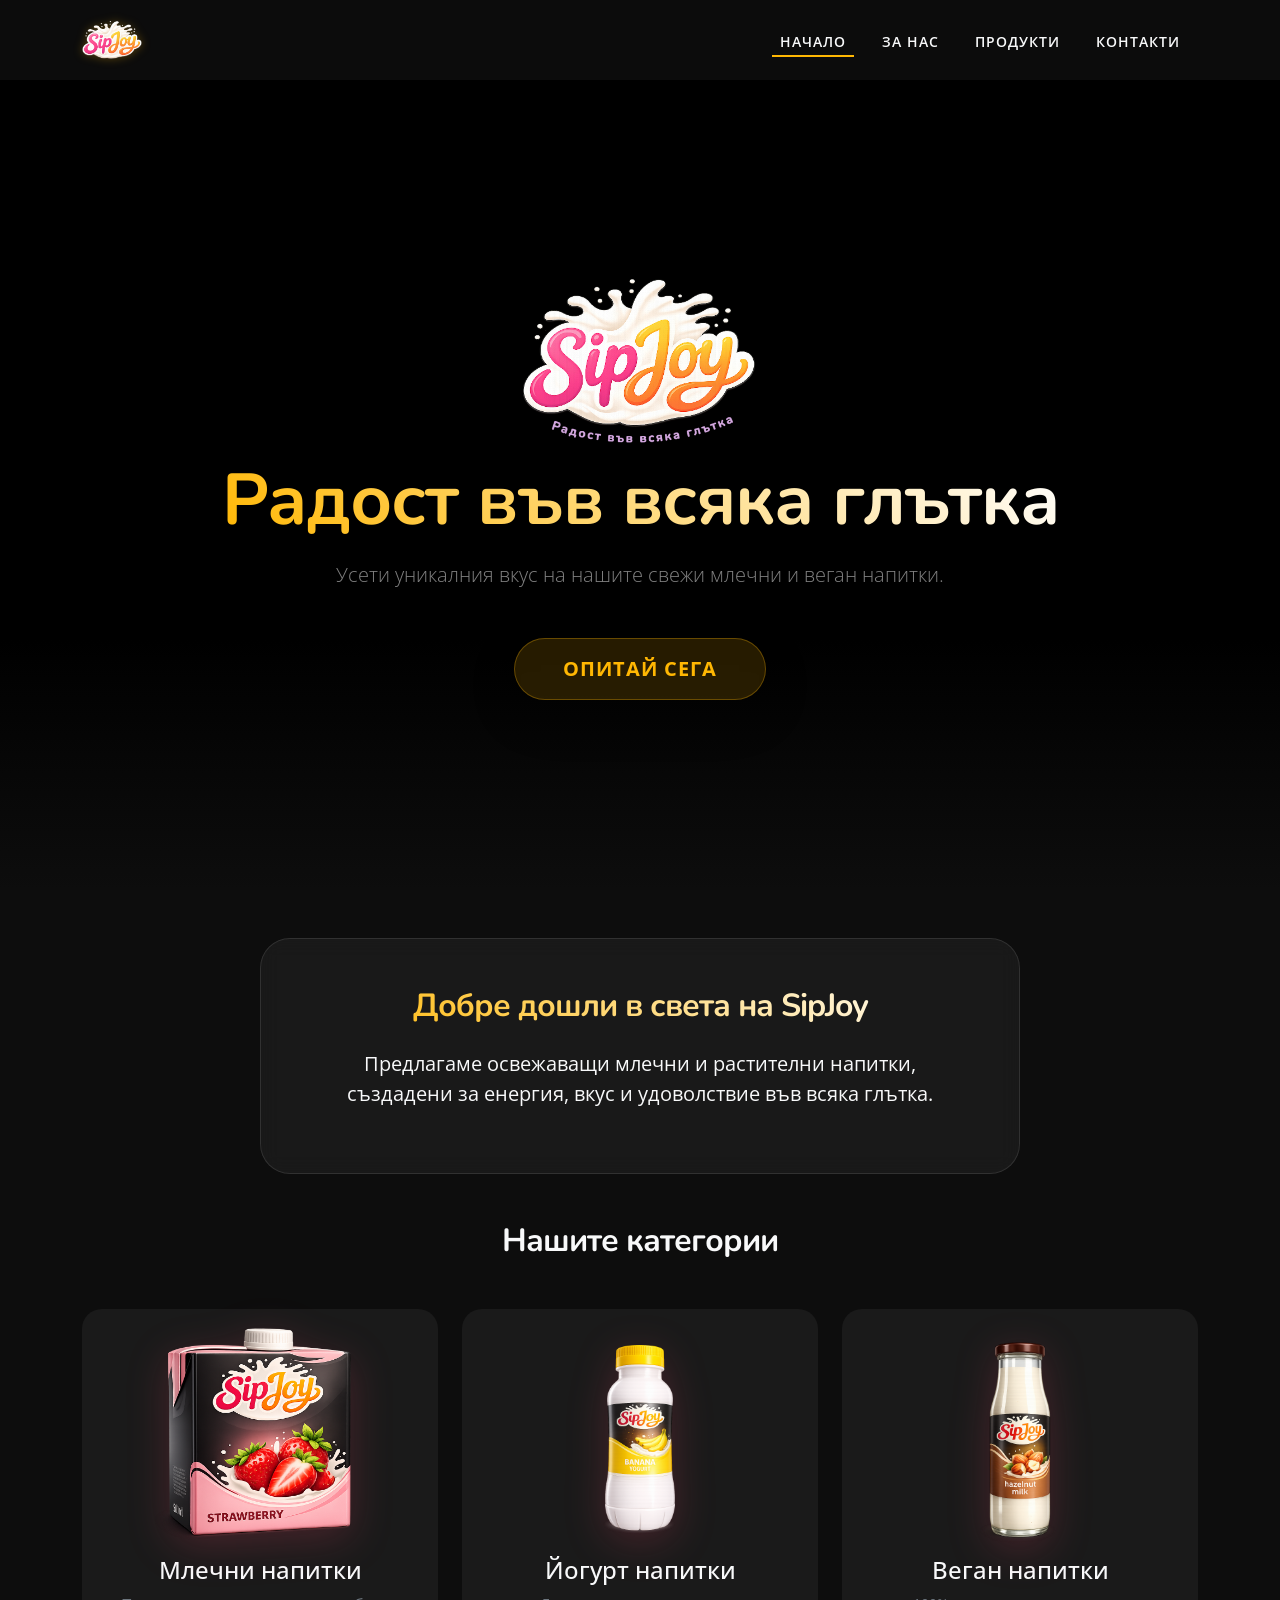
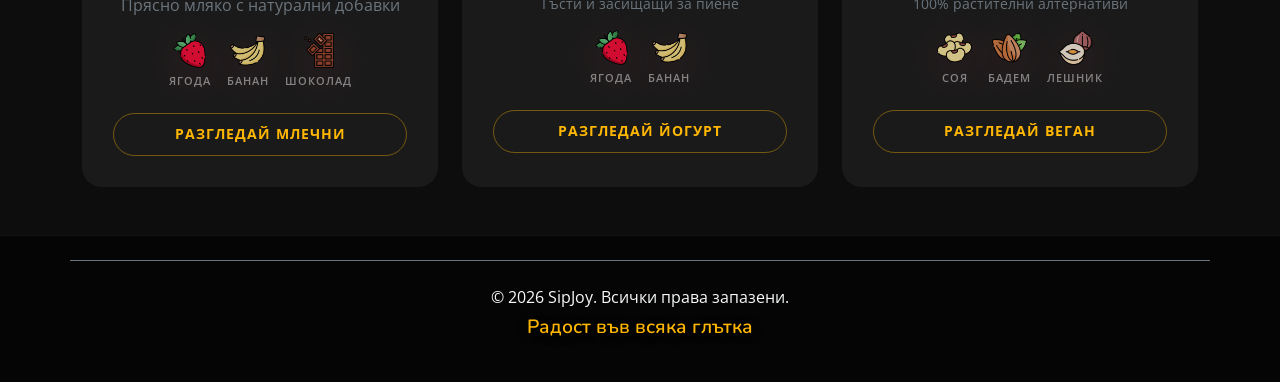
==== commit 677d96af: "Change js link in html files" ====
--- a/index.html
+++ b/index.html
@@ -153,6 +153,6 @@
     </footer>
 
     <script src="https://cdn.jsdelivr.net/npm/bootstrap@5.3.3/dist/js/bootstrap.bundle.min.js"></script>
-    <script src="script.js"></script>
+    <script src="scripts.js"></script>
 </body>
 </html>
--- a/assets/css/styles.css
+++ b/assets/css/styles.css
@@ -10,6 +10,70 @@
     --glass: rgba(255, 255, 255, 0.05);
 }
 
+/* === INDEX.HTML === */
+.hero-section {
+    height: 90vh;
+    position: relative;
+    overflow: hidden;
+    background-color: #000; /* Резервен цвят */
+    display: flex;
+    justify-content: center;
+    align-items: center;
+}
+
+.video-background {
+    position: absolute;
+    top: 0;
+    left: 0;
+    width: 100%;
+    height: 100%;
+    z-index: 1;
+}
+
+#hero-video {
+    width: 100%;
+    height: 100%;
+    object-fit: cover; /* Видеото запълва целия екран без разтягане */
+    filter: brightness(0.6) contrast(1.1); /* Прави видеото малко по-тъмно */
+}
+
+.video-overlay {
+    position: absolute;
+    top: 0;
+    left: 0;
+    width: 100%;
+    height: 100%;
+    background: radial-gradient(circle, rgba(0,0,0,0.2) 0%, rgba(0,0,0,0.8) 100%);
+    z-index: 2;
+}
+
+.video-overlay::after {
+    content: "";
+    position: absolute;
+    bottom: 0;
+    left: 0;
+    width: 100%;
+    height: 250px; /* Дължината на преливането */
+    background: linear-gradient(to bottom, transparent, #0d0d0d); /* Прелива към цвета на следващата секция */
+    pointer-events: none;
+}
+
+/* Стил за логото, за да изпъква върху видеото */
+.hero-logo-container {
+    position: relative;
+    z-index: 3; /* Трябва да е над overlay-а */
+    text-align: center; /* Центрира съдържанието вътре */
+}
+
+.hero-logo {
+    max-width: 250px; /* Можеш леко да го увеличиш, ако е нужно */
+    height: auto;
+    filter: drop-shadow(0 0 15px rgba(0,0,0,0.5));
+    /* Премахваме align-items оттук, то е за флекс контейнери */
+    display: block;
+    margin: 0 auto; /* Двойна застраховка за центриране */
+}
+
 body {
     background-color: var(--bg-dark);
     color: var(--text-light);
@@ -86,106 +150,7 @@
     color: var(--accent) !important;
 }
 
-/* === HERO СЕКЦИЯ === */
-.hero-section {
-    height: 90vh;
-    position: relative;
-    overflow: hidden;
-    background-color: #000; /* Резервен цвят */
-}
-
-.video-background {
-    position: absolute;
-    top: 0;
-    left: 0;
-    width: 100%;
-    height: 100%;
-    z-index: 1;
-}
-
-#hero-video {
-    width: 100%;
-    height: 100%;
-    object-fit: cover; /* Видеото запълва целия екран без разтягане */
-    filter: brightness(0.6) contrast(1.1); /* Прави видеото малко по-тъмно */
-}
-
-.video-overlay {
-    position: absolute;
-    top: 0;
-    left: 0;
-    width: 100%;
-    height: 100%;
-    background: radial-gradient(circle, rgba(0,0,0,0.2) 0%, rgba(0,0,0,0.8) 100%);
-    z-index: 2;
-}
-
-/* About hero */
-.about-hero {
-    height: 65vh; /* Малко по-ниско от началната страница */
-    display: flex;
-    align-items: center;
-    justify-content: center;
-    position: relative;
-    
-    /* Слагаме ДВА градиента за максимален ефект: 
-       1. Единият затъмнява цялата снимка леко, за да се чете текста.
-       2. Вторият прелива в плътно черно най-отдолу. */
-    background: 
-        linear-gradient(to bottom, rgba(13, 13, 13, 0.3) 0%, rgba(13, 13, 13, 1) 100%), 
-        url('../media/images/about-hero.jpg');
-    
-    background-size: cover;
-    background-position: center;
-    background-attachment: scroll; /* Можеш да пробваш 'fixed' за паралакс ефект */
-
-    /* Това гарантира, че няма да има бяла линия между Hero-то и следващата секция */
-    margin-bottom: -1px;
-}
-
-/* Фина златиста линия под заглавието за консистентност */
-.title-separator {
-    width: 60px;
-    height: 3px;
-    background: var(--accent);
-    margin: 20px auto;
-    border-radius: 2px;
-}
-
-/* Products hero */
-.products-hero {
-    height: 75vh;
-    display: flex;
-    align-items: center; /* Центрира текста вертикално */
-    position: relative;
-    overflow: hidden;
-
-    /* Пътят до новото хоризонтално изображение */
-    background-image: 
-        linear-gradient(to right, rgba(13, 13, 13, 0.5) 0%, rgba(13, 13, 13, 0) 50%), /* Затъмнява леко зад текста */
-        linear-gradient(to bottom, rgba(13, 13, 13, 0) 50%, rgba(13, 13, 13, 1) 100%), /* Прелива в черното отдолу */
-        url('../media/images/products-hero.jpg'); /* Увери се, че името на файла съвпада */
-
-    background-size: cover;
-    background-position: center right; /* Важно: позиционира бутилките вдясно */
-    background-repeat: no-repeat;
-}
-
-/* Стил за градиентния текст (ако вече го нямаш от началната страница) */
-.text-gradient {
-    background: linear-gradient(45deg, #ffb703, #ffffff);
-    -webkit-background-clip: text;
-    -webkit-text-fill-color: transparent;
-    font-weight: bold;
-}
-
-/* Стил за логото, за да изпъква върху видеото */
-.hero-logo {
-    max-width: 200px;
-    filter: drop-shadow(0 0 15px rgba(0,0,0,0.5));
-}
-
-/* Glassmorphism кутия */
+/* GLASSMORPHISM кутия */
 .glass-box {
     background: var(--glass);
     border: 1px solid rgba(255, 255, 255, 0.1);
@@ -342,6 +307,236 @@
     border-color: var(--accent);
 }
 
+/* Стилизиране на иконите за вкусове */
+.flavor-icons .icon-item {
+    transition: transform 0.3s ease;
+    opacity: 0.8;
+}
+
+.flavor-icons .icon-item i {
+    font-size: 1.2rem; /* Размер на иконата */
+    display: block;
+    margin-bottom: 2px;
+}
+
+.flavor-icons .icon-item span {
+    font-size: 0.7rem;
+    text-transform: uppercase;
+    letter-spacing: 1px;
+    color: var(--text-secondary);
+}
+
+.flavor-icons .icon-item:hover {
+    transform: scale(1.2);
+    opacity: 1;
+}
+
+/* Стил за новите икони от Flaticon */
+.flavor-img {
+    width: 35px; /* Малък, елегантен размер */
+    height: 35px;
+    object-fit: contain;
+    margin-bottom: 5px;
+    transition: transform 0.3s ease;
+    /* Ако иконите са твърде ярки, можеш да им дадеш лек shadow */
+    filter: drop-shadow(0 2px 5px rgba(0,0,0,0.2));
+}
+
+.icon-item:hover .flavor-img {
+    transform: scale(1.2) rotate(5deg); /* Леко завъртане за игривост */
+}
+
+.icon-item span {
+    font-size: 0.75rem;
+    font-weight: 600;
+    color: var(--text-secondary);
+}
+
+/* Специален цвят за шоколад и лешник, който Bootstrap няма */
+.text-brown {
+    color: #ae8b69 !important;
+}
+
+/* Footer */
+.footer {
+    background-color: #050505; /* Още по-тъмно за разграничаване */
+    padding: 50px 0;
+    border-top: 1px solid rgba(255, 255, 255, 0.05);
+}
+
+.footer h5, .footer p {
+    /* Правим текста чисто бял или много светло сив, за да се чете веднага */
+    color: var(--text-light) !important; 
+    opacity: 1 !important;
+}
+
+/* Специално за твоя слоган във футера */
+.footer .slogan {
+    color: var(--accent) !important; /* Слагаме златистото и тук за акцент */
+    font-family: 'Nunito', sans-serif;
+    font-weight: 600;
+    font-size: 1.2rem;
+    text-shadow: 0 2px 10px rgba(0,0,0,0.5);
+}
+
+
+/* === ABOUT.HTML === */
+.about-hero {
+    height: 65vh; /* Малко по-ниско от началната страница */
+    display: flex;
+    align-items: center;
+    justify-content: center;
+    position: relative;
+    
+    /* Слагаме ДВА градиента за максимален ефект: 
+       1. Единият затъмнява цялата снимка леко, за да се чете текста.
+       2. Вторият прелива в плътно черно най-отдолу. */
+    background: 
+        linear-gradient(to bottom, rgba(13, 13, 13, 0.3) 0%, rgba(13, 13, 13, 1) 100%), 
+        url('../media/images/about-hero.jpg');
+    
+    background-size: cover;
+    background-position: center;
+    background-attachment: scroll; /* Можеш да пробваш 'fixed' за паралакс ефект */
+
+    /* Това гарантира, че няма да има бяла линия между Hero-то и следващата секция */
+    margin-bottom: -1px;
+}
+
+/* Фина златиста линия под заглавието за консистентност */
+.title-separator {
+    width: 60px;
+    height: 3px;
+    background: var(--accent);
+    margin: 20px auto;
+    border-radius: 2px;
+}
+
+.video-container {
+    position: relative;
+    border-radius: 30px;
+    padding: 10px;
+    background: rgba(255, 255, 255, 0.05); /* Лека "стъклена" рамка */
+    backdrop-filter: blur(10px);
+    border: 1px solid rgba(255, 255, 255, 0.1);
+}
+
+.video-container video {
+    width: 100%;
+    display: block;
+    border-radius: 20px;
+    transition: transform 0.5s ease;
+}
+
+.video-container:hover video {
+    transform: scale(1.02); /* Лек зум при посочване */
+}
+
+/* Стил за самите икони от Flaticon */
+.flaticon-img {
+    width: 64px; /* Нагласи размера според нуждите ти */
+    height: 64px;
+    object-fit: contain;
+    /* Твоят drop-shadow ефект, адаптиран за картинка */
+    filter: drop-shadow(0 0 10px rgba(255, 183, 3, 0.3));
+    transition: transform 0.3s ease, filter 0.3s ease;
+    z-index: 2;
+    position: relative;
+}
+
+/* Hover ефект за картинката - използваме твоята логика за scale */
+.glass-box:hover .flaticon-img {
+    transform: scale(1.15) rotate(5deg); /* Добавихме леко завъртане за динамика */
+    filter: drop-shadow(0 0 15px rgba(255, 183, 3, 0.6));
+}
+
+/* Сиянието зад картинката (glow) */
+.icon-wrapper::after {
+    content: '';
+    position: absolute;
+    top: 50%; left: 50%;
+    transform: translate(-50%, -50%);
+    width: 40px; height: 40px;
+    background: var(--accent);
+    filter: blur(30px);
+    opacity: 0;
+    transition: opacity 0.3s ease;
+    z-index: 1;
+}
+
+.glass-box:hover .icon-wrapper::after {
+    opacity: 0.3;
+}
+
+.feature-card {
+    background: rgba(255, 255, 255, 0.03);
+    border: 1px solid rgba(255, 255, 255, 0.05);
+    padding: 40px 30px;
+    border-radius: 25px;
+    text-align: center;
+    transition: all 0.4s cubic-bezier(0.175, 0.885, 0.32, 1.275);
+    height: 100%;
+}
+
+.feature-icon img {
+    width: 50px;
+    margin-bottom: 20px;
+    filter: grayscale(1) opacity(0.7); /* По подразбиране са по-тихи */
+    transition: all 0.3s ease;
+}
+
+.feature-card h4 {
+    color: #fff;
+    font-size: 1.2rem;
+    margin-bottom: 15px;
+}
+
+.feature-card p {
+    font-size: 0.9rem;
+    color: rgba(255, 255, 255, 0.6);
+    line-height: 1.6;
+}
+
+/* Hover Ефекти */
+.feature-card:hover {
+    background: rgba(255, 255, 255, 0.07);
+    transform: translateY(-10px);
+    border-color: var(--accent);
+}
+
+.feature-card:hover .feature-icon img {
+    filter: grayscale(0) opacity(1); /* Светват в цвят при hover */
+    transform: scale(1.1);
+}
+
+
+/* === PRODUCTS.HTML === */
+.products-hero {
+    height: 75vh;
+    display: flex;
+    align-items: center; /* Центрира текста вертикално */
+    position: relative;
+    overflow: hidden;
+
+    /* Пътят до новото хоризонтално изображение */
+    background-image: 
+        linear-gradient(to right, rgba(13, 13, 13, 0.5) 0%, rgba(13, 13, 13, 0) 50%), /* Затъмнява леко зад текста */
+        linear-gradient(to bottom, rgba(13, 13, 13, 0) 50%, rgba(13, 13, 13, 1) 100%), /* Прелива в черното отдолу */
+        url('../media/images/products-hero.jpg'); /* Увери се, че името на файла съвпада */
+
+    background-size: cover;
+    background-position: center right; /* Важно: позиционира бутилките вдясно */
+    background-repeat: no-repeat;
+}
+
+/* Стил за градиентния текст (ако вече го нямаш от началната страница) */
+.text-gradient {
+    background: linear-gradient(45deg, #ffb703, #ffffff);
+    -webkit-background-clip: text;
+    -webkit-text-fill-color: transparent;
+    font-weight: bold;
+}
+
 /* Специална адаптация на бутона само когато е вътре в products-hero */
 .products-hero .btn-primary {
     /* Правим фона на бутона малко по-тъмен/наситен, за да се вижда на белия фон */
@@ -355,6 +550,26 @@
     color: #000 !important;
 }
 
+.filter-btn {
+    background: transparent;
+    color: var(--text-light);
+    border: 1px solid rgba(255, 255, 255, 0.2);
+    padding: 8px 25px;
+    border-radius: 50px;
+    font-weight: 600;
+    transition: all 0.3s ease;
+    cursor: pointer;
+}
+
+.filter-btn:hover, .filter-btn.active {
+    background-color: var(--accent);
+    border-color: var(--accent);
+    color: #000;
+    box-shadow: 0 4px 15px rgba(255, 183, 3, 0.3);
+}
+
+
+/* === CONTACT.HTML === */
 /* Контактна Hero Секция */
 .contact-hero {
     height: 45vh;
@@ -371,99 +586,6 @@
     background-repeat: no-repeat;
 }
 
-/* Стилизиране на иконите за вкусове */
-.flavor-icons .icon-item {
-    transition: transform 0.3s ease;
-    opacity: 0.8;
-}
-
-.flavor-icons .icon-item i {
-    font-size: 1.2rem; /* Размер на иконата */
-    display: block;
-    margin-bottom: 2px;
-}
-
-.flavor-icons .icon-item span {
-    font-size: 0.7rem;
-    text-transform: uppercase;
-    letter-spacing: 1px;
-    color: var(--text-secondary);
-}
-
-.flavor-icons .icon-item:hover {
-    transform: scale(1.2);
-    opacity: 1;
-}
-
-/* Стил за новите икони от Flaticon */
-.flavor-img {
-    width: 35px; /* Малък, елегантен размер */
-    height: 35px;
-    object-fit: contain;
-    margin-bottom: 5px;
-    transition: transform 0.3s ease;
-    /* Ако иконите са твърде ярки, можеш да им дадеш лек shadow */
-    filter: drop-shadow(0 2px 5px rgba(0,0,0,0.2));
-}
-
-.icon-item:hover .flavor-img {
-    transform: scale(1.2) rotate(5deg); /* Леко завъртане за игривост */
-}
-
-.icon-item span {
-    font-size: 0.75rem;
-    font-weight: 600;
-    color: var(--text-secondary);
-}
-
-/* Специален цвят за шоколад и лешник, който Bootstrap няма */
-.text-brown {
-    color: #ae8b69 !important;
-}
-
-/* Footer */
-.footer {
-    background-color: #050505; /* Още по-тъмно за разграничаване */
-    padding: 50px 0;
-    border-top: 1px solid rgba(255, 255, 255, 0.05);
-}
-
-.footer h5, .footer p {
-    /* Правим текста чисто бял или много светло сив, за да се чете веднага */
-    color: var(--text-light) !important; 
-    opacity: 1 !important;
-}
-
-/* Специално за твоя слоган във футера */
-.footer .slogan {
-    color: var(--accent) !important; /* Слагаме златистото и тук за акцент */
-    font-family: 'Nunito', sans-serif;
-    font-weight: 600;
-    font-size: 1.2rem;
-    text-shadow: 0 2px 10px rgba(0,0,0,0.5);
-}
-
-/* Помощни класове за иконите в About страницата */
-.var-accent-color {
-    color: var(--accent) !important;
-}
-
-/* Стилизиране на секцията "Защо да изберете нас" */
-.glass-box i {
-    filter: drop-shadow(0 0 10px rgba(255, 255, 255, 0.2));
-    transition: transform 0.3s ease;
-}
-
-.glass-box div:hover i {
-    transform: scale(1.2);
-}
-
-/* Специфични цветове за иконите (ако искаш да са цветни, както в HTML-а) */
-.text-success { color: #2ec4b6 !important; } /* Свежо ментово за веган */
-.text-danger { color: #e71d36 !important; }  /* Пулсиращо червено */
-.text-primary { color: #4361ee !important; } /* Синьо за рециклиране */
-.text-warning { color: var(--accent) !important; } /* Златисто за енергия */
-
 /* Социални линкове */
 .social-link {
     font-size: 1.5rem;
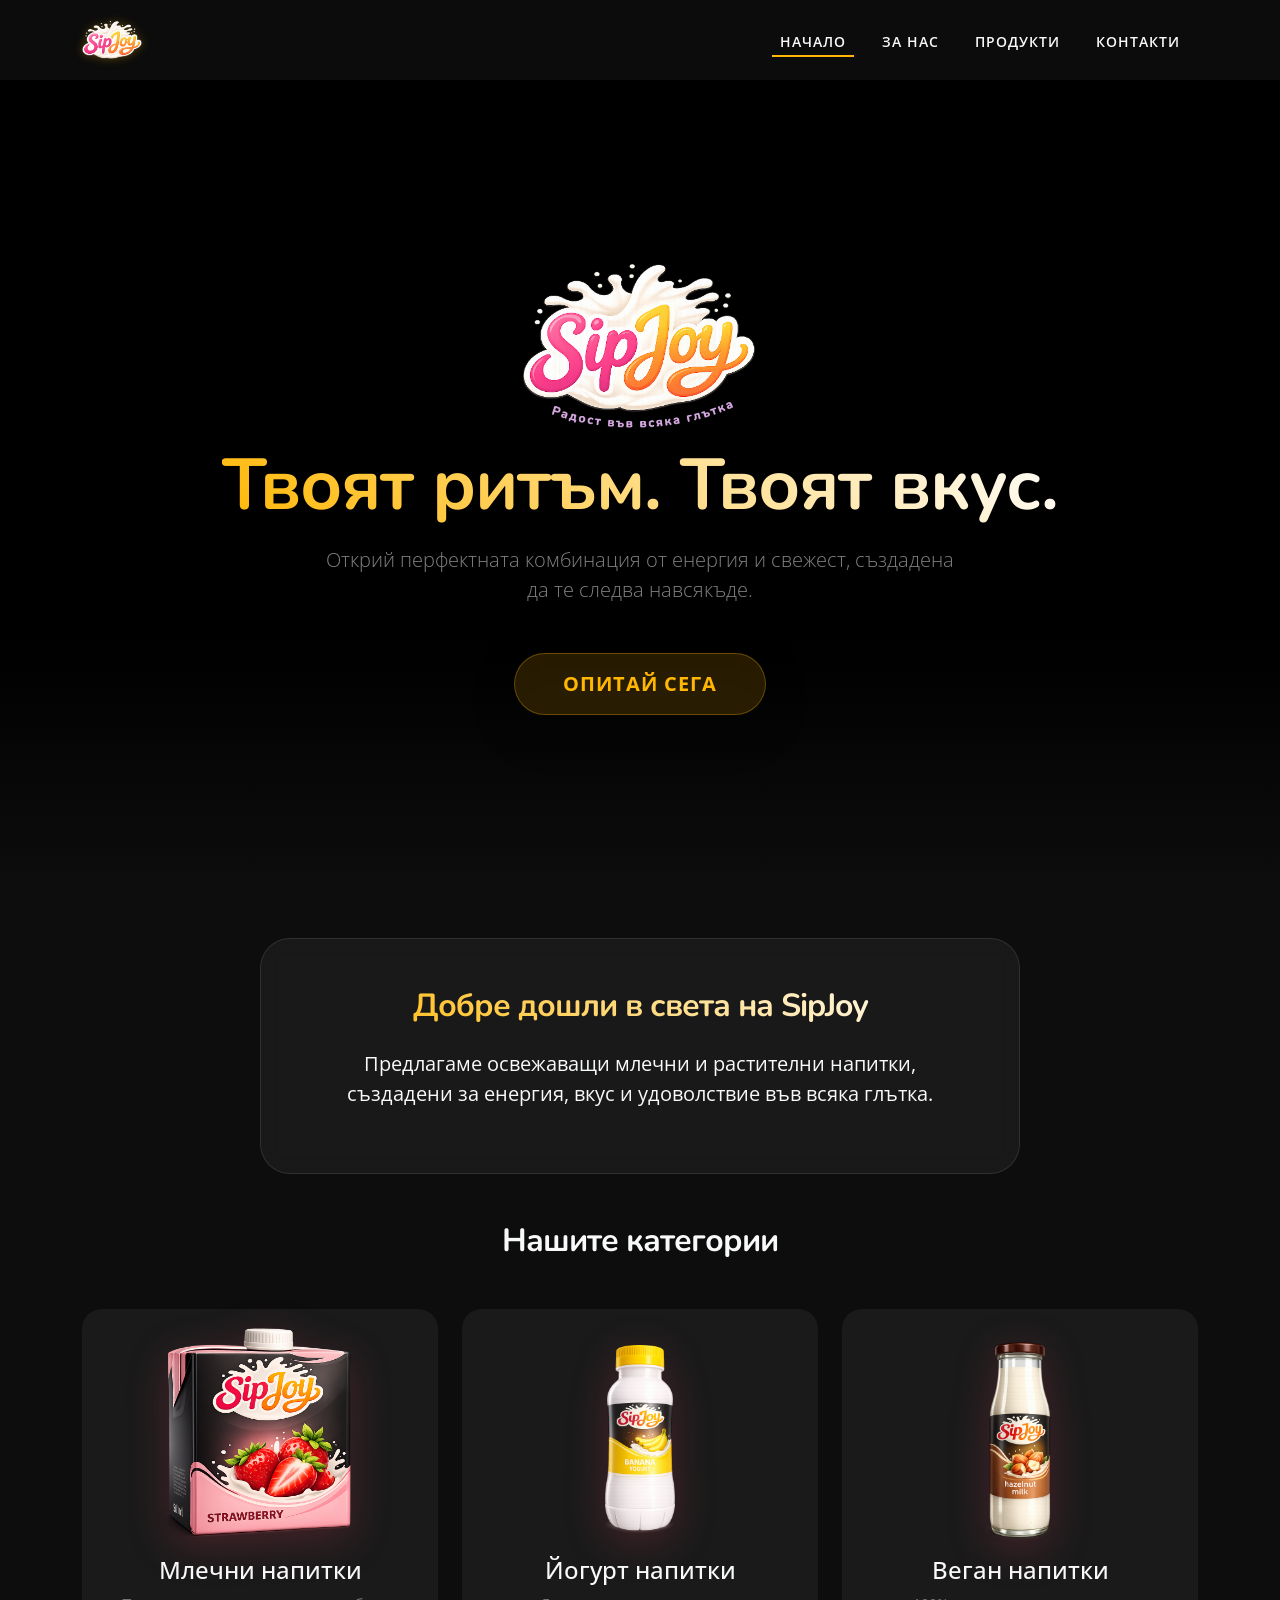
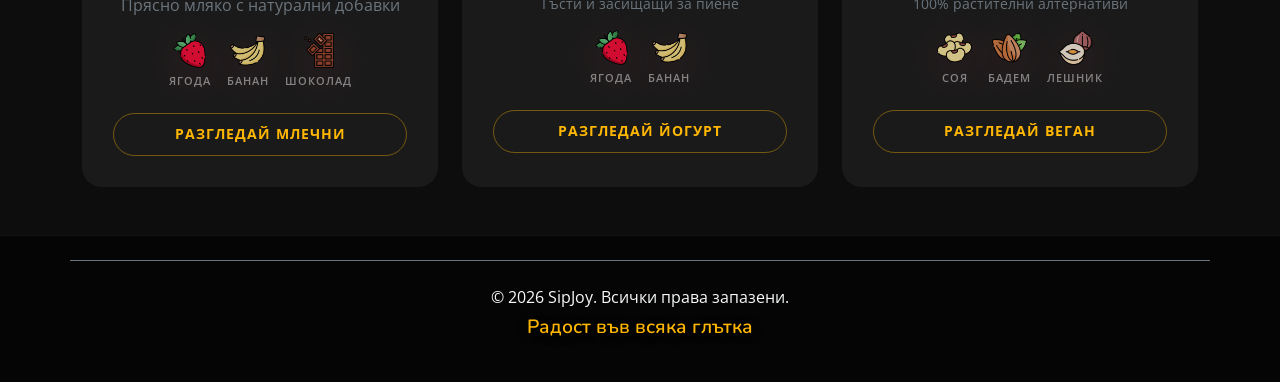
==== commit a8cf8bcc: "Few changes to the html pages" ====
--- a/index.html
+++ b/index.html
@@ -42,9 +42,9 @@
     
         <div class="hero-logo-container">
             <img src="assets/media/images/logo-full.PNG" alt="SipJoy Logo" class="hero-logo">
-            <h1 class="display-2 fw-bold text-gradient mb-3">Радост във всяка глътка</h1>
+            <h1 class="display-2 fw-bold text-gradient mb-3">Твоят ритъм. Твоят вкус.</h1>
             <p class="lead text-white-50 mb-5 mx-auto" style="max-width: 650px;">
-                Усети уникалния вкус на нашите свежи млечни и веган напитки.
+                Открий перфектната комбинация от енергия и свежест, създадена да те следва навсякъде.
             </p>
             <a href="pages/products.html" class="btn btn-primary px-5 btn-lg shadow-lg">Опитай сега</a>
         </div>
